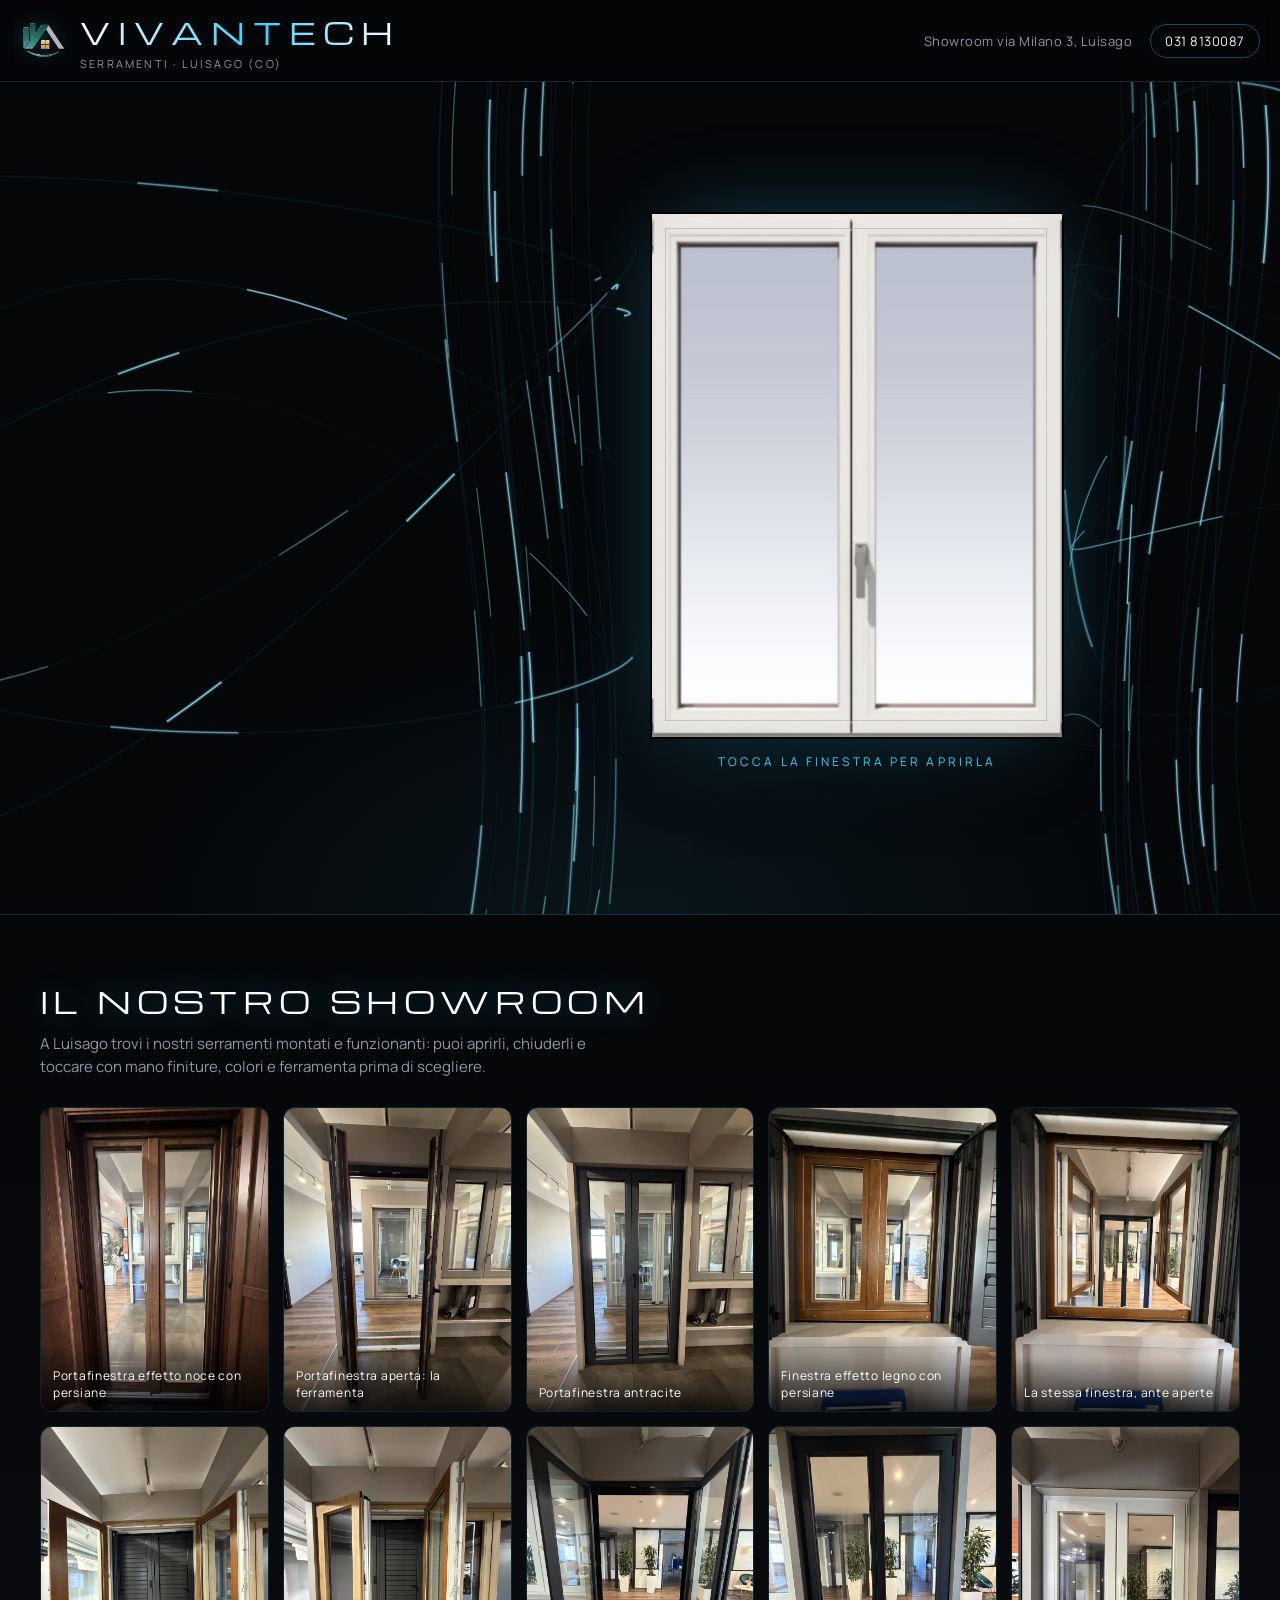
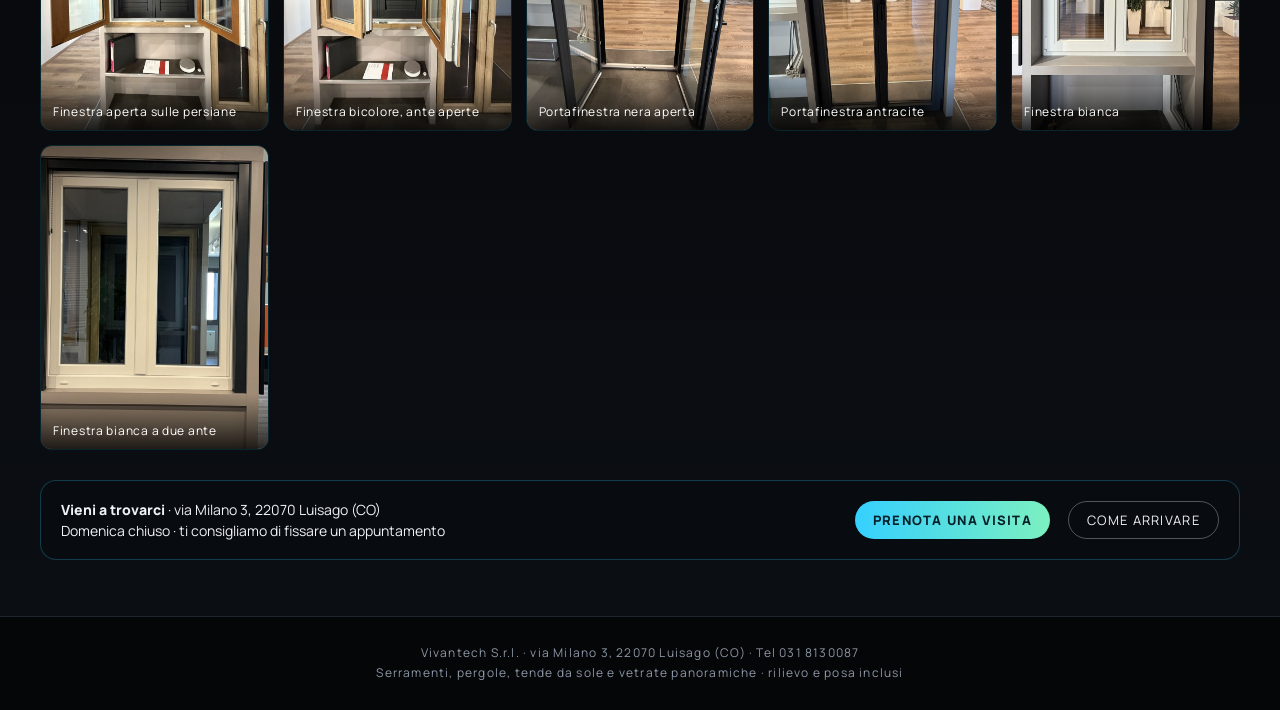
==== index.html @ 4c430a55 "Bozza sezione 'Il nostro showroom' con 11 foto e galleria ingrandibile (non pubblicata) Co-Authored-" ====
<!doctype html>
<html lang="it">
<head>
<meta charset="utf-8">
<meta name="viewport" content="width=device-width,initial-scale=1,viewport-fit=cover">
<title>Vivantech Finestre</title>
<meta name="description" content="Vivantech serramenti, Luisago (CO): apri la finestra, scegli il profilo, guarda la scheda tecnica.">
<link rel="preconnect" href="https://fonts.googleapis.com">
<link rel="stylesheet" href="https://fonts.googleapis.com/css2?family=Michroma&family=Manrope:wght@400;600;800&display=swap">
<style>
/* Layout: black showroom. Header with logo + VIVANTECH lettering; full-screen hero with one real window photo in the middle and animated glass-fibre light flowing around it (canvas); tap → sashes open, light bursts, the five profile corners appear; tap a corner → technical sheet; "Guarda presentazione" → animated cartoon of Luca. Single dark theme by design. */
:root{--bg:#050608;--bg2:#0b0e13;--fg:#eef1f5;--muted:#8d97a6;--line:#1f2630;--accent:#35d0ff;--accent2:#7cf0c0;--display:'Michroma',Arial,sans-serif;--body:'Manrope',Arial,sans-serif;color-scheme:dark}
*{box-sizing:border-box}
html,body{height:100%}
body{margin:0;background:var(--bg);color:var(--fg);font-family:var(--body);padding-inline:0;padding-block:0;overflow-x:hidden}
img{max-width:100%}
button{font-family:inherit}
/* header */
.top{position:sticky;top:env(safe-area-inset-top,0px);z-index:20;display:flex;align-items:center;justify-content:space-between;gap:16px;padding:10px 20px;background:rgba(5,6,8,.82);backdrop-filter:blur(10px);border-bottom:1px solid rgba(53,208,255,.18)}
.brand{display:flex;align-items:center;gap:14px;min-width:0;text-decoration:none;color:inherit}
.brand img{width:46px;height:auto;flex:none;filter:drop-shadow(0 0 10px rgba(53,208,255,.25))}
.brand h1{font-family:var(--display);font-weight:400;font-size:clamp(18px,3.2vw,30px);letter-spacing:.26em;margin:0;text-transform:uppercase;background:linear-gradient(90deg,#fff 0%,var(--accent) 55%,#fff 100%);-webkit-background-clip:text;background-clip:text;color:transparent;white-space:nowrap}
.brand small{display:block;color:var(--muted);font-size:11px;letter-spacing:.2em;text-transform:uppercase;margin-top:3px}
.top nav{display:flex;gap:18px;align-items:center;font-size:13px;color:var(--muted);letter-spacing:.04em}
.top nav a{color:var(--fg);text-decoration:none;border:1px solid rgba(53,208,255,.35);border-radius:999px;padding:7px 14px;white-space:nowrap}
.top nav a:hover{border-color:var(--accent)}
@media(max-width:640px){.top nav span{display:none}}
/* hero */
.hero{position:relative;min-height:calc(100vh - 68px);min-height:calc(100dvh - 68px);display:flex;flex-direction:column;align-items:center;justify-content:center;gap:18px;padding:28px 16px 40px;overflow:hidden;background:radial-gradient(900px 500px at 50% 100%,rgba(53,208,255,.08),transparent 60%),var(--bg)}
#fibre{position:absolute;inset:0;width:100%;height:100%;display:block;pointer-events:none}
.stage{position:relative;z-index:2;display:flex;flex-direction:column;align-items:center;gap:16px}
.scene{cursor:pointer;-webkit-tap-highlight-color:transparent;border-radius:10px}
.scene:focus-visible{outline:2px solid var(--accent);outline-offset:6px}
.photo{position:relative;perspective:1300px;width:min(48vw,calc(82vh * 0.782),704px);height:auto;aspect-ratio:416/532;border-radius:0;overflow:visible;background:#000;outline:2px solid #000;box-shadow:0 0 0 1px rgba(53,208,255,.35),0 0 90px -20px rgba(53,208,255,.4),0 40px 80px -40px rgba(0,0,0,.95);transition:box-shadow .8s}
.scene.open .photo{box-shadow:0 0 0 1px rgba(53,208,255,.6),0 0 220px 10px rgba(53,208,255,.55),0 0 90px 0 rgba(255,255,255,.25),0 40px 80px -40px rgba(0,0,0,.95)}
.photo img.base{position:absolute;inset:0;width:100%;height:100%;display:block}
.opening{position:absolute;left:3.37%;top:3%;width:92.8%;height:93.6%}
.inside{position:absolute;inset:0;z-index:1;background:radial-gradient(70% 60% at 50% 45%,#ffffff 0,rgba(220,248,255,.95) 18%,rgba(53,208,255,.6) 45%,rgba(5,6,8,.15) 80%),#06080c;opacity:0;transition:opacity .6s .2s}
.scene.open .inside{opacity:1}
.light{position:absolute;inset:-45%;z-index:2;background:radial-gradient(closest-side,rgba(255,255,255,.95),rgba(210,245,255,.6) 30%,rgba(53,208,255,.3) 55%,transparent 72%);opacity:0;transform:scale(.3);transition:opacity .9s,transform 1.2s cubic-bezier(.2,.8,.2,1);pointer-events:none;mix-blend-mode:screen}
.scene.open .light{opacity:1;transform:scale(1.35)}
.sash{position:absolute;z-index:4;transform-style:preserve-3d;transition:transform 1.8s cubic-bezier(.3,.8,.25,1);backface-visibility:visible;box-shadow:0 0 0 1px rgba(0,0,0,.15)}
.sash img{position:absolute;display:block;max-width:none}
.sash .front,.sash .back{position:absolute;inset:0;overflow:hidden;backface-visibility:hidden;background:#f3f1ec}
.sash .back{transform:rotateY(180deg)}
.sash.l{left:3.37%;top:3%;width:45.19%;height:93.6%;transform-origin:left center}
.sash.l .front img,.sash.l .back img{width:221.3%;left:-7.45%;top:-3.21%}
.sash.r{left:48.8%;top:3%;width:47.36%;height:93.6%;transform-origin:right center}
.sash.r .front img,.sash.r .back img{width:211.2%;left:-103.05%;top:-3.21%}
.scene.open .sash.l{transform:rotateY(-180deg)}
.scene.open .sash.r{transform:rotateY(180deg)}
.scene.open .sash{box-shadow:0 0 0 1px rgba(0,0,0,.6),0 30px 60px rgba(0,0,0,.7)}
.sash::after{content:'';position:absolute;inset:0;background:linear-gradient(90deg,rgba(0,0,0,.18),transparent 40%,transparent 60%,rgba(0,0,0,.18));opacity:0;transition:opacity 1.3s}
.scene.open .sash::after{opacity:1}
.hint{position:relative;z-index:2;margin:0;font-size:12px;letter-spacing:.26em;text-transform:uppercase;color:var(--accent);text-align:center;animation:pulse 2.4s ease-in-out infinite}
@keyframes pulse{0%,100%{opacity:.55}50%{opacity:1}}
.scene.open ~ .hint{opacity:0;animation:none}
.lead{position:relative;z-index:2;margin:0;max-width:62ch;text-align:center;color:var(--muted);font-size:14px;line-height:1.5}
/* corners picker */
/* ventaglio di luce (desktop): la finestra sta a sinistra, da dentro partono 5 coni di luce verso destra, uno per profilo */
.fan{display:none}
.pick .ttl{display:contents}
@media(min-width:900px){
 .hero{--pw:min(32vw,calc(74vh * 0.782),500px);align-items:flex-end;padding-right:calc(2vw + var(--pw) * .47)}
 .photo{width:var(--pw)}
 .pick{display:block;padding:0;overflow:visible;background:radial-gradient(70% 70% at 70% 50%,rgba(5,6,8,0),rgba(5,6,8,.5) 70%,rgba(5,6,8,.8) 100%)}
 .pick .ttl{display:block;position:absolute;left:4vw;top:14px;right:auto;max-width:46vw;text-align:left}
 .pick .ttl p{font-size:12px}
 .pick .ttl h2,.pick .ttl p{text-align:left}
 .pick .ttl h2{font-size:clamp(18px,2vw,26px)}
 @media(max-height:760px){.pick .ttl p{display:none}}
 .pick .ttl p{margin-top:6px}
 .pick .cards,.pick #closePick{display:none}
 .fan{display:block;position:absolute;left:var(--ox,50%);top:var(--oy,50%);width:0;height:0;--rl:min(44vw,560px,54vh);--rh:150px}
 .ray{appearance:none;background:none;border:0;padding:0;margin:0;position:absolute;right:0;top:calc(var(--rh) / -2);width:var(--rl);height:var(--rh);transform-origin:100% 50%;transform:rotate(0deg);opacity:0;cursor:pointer;color:var(--fg);text-align:left}
 .ray .beam{position:absolute;inset:0;transform-origin:100% 50%;transform:scaleX(0);background:linear-gradient(270deg,rgba(190,240,255,0) 0,rgba(53,208,255,.42) 12%,rgba(190,240,255,.62) 62%,rgba(53,208,255,0) 100%);clip-path:polygon(100% 48%,0 0,0 100%,100% 52%);mix-blend-mode:screen;filter:blur(.6px);transition:filter .3s,opacity .3s}
 .ray .core{position:absolute;left:0;top:50%;height:2px;width:100%;margin-top:-1px;transform-origin:100% 50%;transform:scaleX(0);background:linear-gradient(270deg,#fff,rgba(190,240,255,.9) 50%,rgba(53,208,255,0));mix-blend-mode:screen}
 .ray .rc{position:absolute;right:calc(100% - 24px);top:50%;width:244px;transform:translateY(-50%) rotate(calc(-1 * var(--a)));display:flex;flex-direction:row;align-items:center;gap:12px;padding:8px 12px;border-radius:16px;background:rgba(8,10,14,.84);backdrop-filter:blur(6px);border:1px solid rgba(53,208,255,.28);box-shadow:0 0 50px -10px rgba(53,208,255,.5);opacity:0;transition:transform .25s,border-color .25s,box-shadow .25s}
 .ray .rc img{height:64px;flex:none;width:auto;max-width:100%;object-fit:contain;filter:drop-shadow(0 0 22px rgba(53,208,255,.55)) drop-shadow(0 16px 20px rgba(0,0,0,.8))}
 .ray .rc .tx{display:flex;flex-direction:column;gap:3px;min-width:0}
 .ray .rc b{font-family:var(--display);font-weight:400;font-size:12px;letter-spacing:.12em;text-transform:uppercase;color:#fff;text-align:left}
 .ray .rc span{font-size:11px;color:var(--muted);text-align:left;line-height:1.3}
 .ray .rc em{font-style:normal;font-size:10px;color:var(--accent2);letter-spacing:.12em;text-transform:uppercase}
 .pick.on .ray{animation:fanOpen 1s cubic-bezier(.2,.8,.2,1) forwards;animation-delay:var(--d)}
 .pick.on .ray .beam,.pick.on .ray .core{animation:beamOn .9s cubic-bezier(.2,.8,.2,1) forwards;animation-delay:calc(var(--d) + .15s)}
 .pick.on .ray .rc{animation:cardOn .5s ease-out forwards;animation-delay:calc(var(--d) + .75s)}
 .ray:hover .beam,.ray:focus-visible .beam{filter:blur(0) brightness(1.35)}
 .ray:hover .rc,.ray:focus-visible .rc{border-color:var(--accent);box-shadow:0 0 50px -4px rgba(53,208,255,.8);transform:translateY(-50%) rotate(calc(-1 * var(--a))) scale(1.04)}
 .ray:focus-visible{outline:none}
 .xclose{top:18px;right:4vw}
 .scene.open ~ .hint{display:none}
}
@keyframes fanOpen{from{transform:rotate(0deg);opacity:0}to{transform:rotate(var(--a));opacity:1}}
@keyframes beamOn{from{transform:scaleX(0)}to{transform:scaleX(1)}}
@keyframes cardOn{from{opacity:0}to{opacity:1}}

.xclose{position:absolute;top:14px;right:14px;z-index:9;appearance:none;background:rgba(5,6,8,.75);color:#fff;border:1px solid rgba(53,208,255,.6);border-radius:999px;padding:10px 16px;font-size:13px;letter-spacing:.12em;text-transform:uppercase;cursor:pointer;box-shadow:0 0 20px rgba(53,208,255,.35)}
.xclose:hover{border-color:#fff}.xclose:focus-visible{outline:2px solid var(--accent);outline-offset:2px}
.pick{position:absolute;inset:0;z-index:5;display:flex;flex-direction:column;align-items:center;justify-content:center;gap:22px;padding:64px 16px 24px;overflow:auto;background:radial-gradient(60% 55% at 50% 45%,rgba(5,6,8,0),rgba(5,6,8,.55) 60%,rgba(5,6,8,.85) 100%);opacity:0;pointer-events:none;transition:opacity .7s}
.pick.on{opacity:1;pointer-events:auto}
.pick h2{font-family:var(--display);font-weight:400;font-size:clamp(20px,3.4vw,34px);letter-spacing:.18em;text-transform:uppercase;margin:0;text-align:center;color:#fff;text-shadow:0 0 30px rgba(53,208,255,.6);text-wrap:balance}
.pick p{margin:0;color:var(--muted);font-size:14px;letter-spacing:.14em;text-transform:uppercase;text-align:center}
.cards{display:flex;flex-wrap:wrap;justify-content:center;gap:18px;max-width:1200px;width:100%}
.card{appearance:none;background:rgba(8,10,14,.82);backdrop-filter:blur(6px);border:1px solid rgba(53,208,255,.25);border-radius:16px;padding:16px 14px 14px;width:200px;max-width:44vw;display:flex;flex-direction:column;align-items:center;gap:8px;cursor:pointer;color:var(--fg);transition:transform .25s,border-color .25s,box-shadow .25s;transform:translateY(16px);opacity:0}
.pick.on .card{animation:rise .6s forwards}
.pick.on .card:nth-child(2){animation-delay:.08s}.pick.on .card:nth-child(3){animation-delay:.16s}.pick.on .card:nth-child(4){animation-delay:.24s}.pick.on .card:nth-child(5){animation-delay:.32s}
@keyframes rise{to{transform:none;opacity:1}}
.card:hover,.card:focus-visible{border-color:var(--accent);box-shadow:0 0 40px -6px rgba(53,208,255,.6);outline:none;transform:translateY(-4px)!important}
.card img{height:150px;width:auto;max-width:100%;object-fit:contain;filter:drop-shadow(0 0 22px rgba(53,208,255,.55)) drop-shadow(0 16px 20px rgba(0,0,0,.8))}
.card b{font-family:var(--display);font-weight:400;font-size:13px;letter-spacing:.12em;text-transform:uppercase;color:#fff;margin-top:4px;text-align:center}
.card span{font-size:12px;color:var(--muted);text-align:center;line-height:1.35}
.card em{font-style:normal;font-size:11px;color:var(--accent2);letter-spacing:.12em;text-transform:uppercase}
.ghost{appearance:none;background:transparent;border:1px solid rgba(255,255,255,.3);color:var(--fg);border-radius:999px;padding:9px 18px;font-size:13px;letter-spacing:.1em;text-transform:uppercase;cursor:pointer}
.ghost:hover{border-color:#fff}
.ghost:focus-visible{outline:2px solid var(--accent);outline-offset:2px}
/* overlays */
.ov{position:fixed;inset:0;z-index:50;background:rgba(3,4,6,.94);display:flex;flex-direction:column;padding:0;overflow:hidden}
.ov[hidden]{display:none}
.ovh{display:flex;flex-wrap:wrap;align-items:center;gap:10px 16px;padding:12px 18px;border-bottom:1px solid var(--line);background:rgba(5,6,8,.9)}
.ovh h3{font-family:var(--display);font-weight:400;font-size:clamp(15px,2.2vw,22px);letter-spacing:.14em;text-transform:uppercase;margin:0;color:#fff}
.ovh .sp{flex:1 1 auto;color:var(--muted);font-size:12px;letter-spacing:.06em;min-width:0}
.cta{appearance:none;border:0;background:linear-gradient(90deg,var(--accent),#7cf0c0);color:#06202a;font-weight:800;border-radius:999px;padding:10px 18px;font-size:13px;letter-spacing:.1em;text-transform:uppercase;cursor:pointer;text-decoration:none;display:inline-flex;align-items:center;gap:8px}
.cta:hover{filter:brightness(1.08)}
.cta:focus-visible{outline:2px solid #fff;outline-offset:2px}
.ovb{flex:1;overflow:auto;padding:18px;display:flex;justify-content:center;align-items:flex-start}
.ovb img{max-width:min(960px,100%);height:auto;border-radius:6px;box-shadow:0 30px 80px rgba(0,0,0,.8)}
.badge{font-size:11px;letter-spacing:.14em;text-transform:uppercase;color:var(--accent2);border:1px solid rgba(124,240,192,.4);border-radius:999px;padding:4px 10px;white-space:nowrap}
/* presentation */
.pres{position:fixed;inset:0;z-index:60;background:radial-gradient(60% 50% at 30% 60%,rgba(53,208,255,.2),transparent 70%),#04060a;display:flex;flex-direction:column}
.pres[hidden]{display:none}
.pres .ovh{background:transparent}
.pstage{flex:1;display:flex;align-items:center;justify-content:center;gap:clamp(16px,5vw,64px);padding:16px 24px 32px;flex-wrap:wrap}
.vin{width:min(44vw,300px);flex:none;filter:drop-shadow(0 30px 40px rgba(0,0,0,.8))}
.vin svg{width:100%;height:auto;display:block}
.bubble{position:relative;max-width:620px;min-height:150px;background:#f6f8fa;color:#111;border-radius:28px 28px 28px 6px;padding:24px 28px;font-size:clamp(17px,2.3vw,24px);line-height:1.45;font-weight:600;box-shadow:0 20px 60px rgba(0,0,0,.6)}
.bubble::before{content:"";position:absolute;left:-18px;bottom:22px;border:12px solid transparent;border-right-color:#f6f8fa;border-left:0}
.bubble small{display:block;margin-top:10px;font-size:12px;letter-spacing:.14em;text-transform:uppercase;color:#5b6773;font-weight:700}
.bar{height:4px;background:rgba(255,255,255,.1);margin:0 24px 18px;border-radius:2px;overflow:hidden}
.bar i{display:block;height:100%;width:0;background:linear-gradient(90deg,var(--accent),#7cf0c0);transition:width .4s linear}
/* vinny animation */
.vin .bly-mouth,.vin .bly-eyes,.vin .bly-hand,.vin .bly-head{transform-box:fill-box}
.vin .bly-mouth{transform-origin:50% 0}
.vin.talk .bly-mouth{animation:talk .24s ease-in-out infinite alternate}
@keyframes talk{from{transform:scaleY(.35)}to{transform:scaleY(1)}}
.vin .bly-eyes{transform-origin:50% 50%;animation:blink 4.2s infinite}
@keyframes blink{0%,92%,100%{transform:scaleY(1)}95%{transform:scaleY(.08)}}
.vin .bly-hand{transform-origin:0 100%}
.vin.wave .bly-hand{animation:wave 1.1s ease-in-out 3}
@keyframes wave{0%,100%{transform:rotate(0)}50%{transform:rotate(-16deg)}}
.vin .bly-head{transform-origin:50% 100%}
.vin.talk .bly-head{animation:nod 2.6s ease-in-out infinite}
@keyframes nod{0%,100%{transform:rotate(0)}30%{transform:rotate(-2.5deg)}70%{transform:rotate(2deg)}}
/* showroom gallery */
.sr{padding:64px 20px 56px;background:linear-gradient(180deg,var(--bg),var(--bg2));border-top:1px solid rgba(53,208,255,.18)}
.sr-in{max-width:1200px;margin:0 auto}
.sr h2{font-family:var(--display);font-weight:400;font-size:clamp(20px,3vw,30px);letter-spacing:.18em;text-transform:uppercase;margin:0 0 10px;color:#fff;text-shadow:0 0 30px rgba(53,208,255,.45)}
.sr .intro{margin:0 0 28px;color:var(--muted);font-size:15px;line-height:1.55;max-width:62ch}
.sr-grid{display:grid;grid-template-columns:repeat(auto-fill,minmax(220px,1fr));gap:14px}
.sr-grid button{appearance:none;border:1px solid rgba(53,208,255,.18);background:#000;padding:0;border-radius:12px;overflow:hidden;cursor:zoom-in;position:relative;aspect-ratio:3/4;transition:border-color .25s,box-shadow .25s,transform .25s}
.sr-grid button:hover,.sr-grid button:focus-visible{border-color:var(--accent);box-shadow:0 0 40px -8px rgba(53,208,255,.6);transform:translateY(-3px);outline:none}
.sr-grid img{width:100%;height:100%;object-fit:cover;display:block}
.sr-grid span{position:absolute;left:0;right:0;bottom:0;padding:28px 12px 10px;background:linear-gradient(transparent,rgba(0,0,0,.8));color:#fff;font-size:12px;letter-spacing:.06em;text-align:left}
.sr-cta{display:flex;flex-wrap:wrap;align-items:center;gap:12px 18px;margin-top:30px;padding:18px 20px;border:1px solid rgba(53,208,255,.25);border-radius:16px;background:rgba(8,10,14,.6)}
.sr-cta p{margin:0;flex:1 1 260px;font-size:14px;line-height:1.5;color:var(--fg)}
.sr-cta p b{font-weight:800}
.lb{position:fixed;inset:0;z-index:70;background:rgba(3,4,6,.96);display:flex;align-items:center;justify-content:center;padding:56px 56px 24px}
.lb[hidden]{display:none}
.lb img{max-width:100%;max-height:100%;border-radius:8px;box-shadow:0 30px 80px rgba(0,0,0,.8)}
.lb .x{position:absolute;top:12px;right:14px}
.lb .nv{position:absolute;top:50%;transform:translateY(-50%);appearance:none;width:44px;height:44px;border-radius:50%;border:1px solid rgba(53,208,255,.5);background:rgba(5,6,8,.75);color:#fff;font-size:22px;cursor:pointer}
.lb .pv{left:8px}.lb .nx{right:8px}
.lb .nv:focus-visible{outline:2px solid var(--accent);outline-offset:2px}
@media(max-width:640px){.sr{padding:44px 14px 40px}.sr-grid{grid-template-columns:repeat(2,1fr);gap:10px}.sr-grid span{font-size:11px;padding:22px 8px 8px}.lb{padding:52px 8px 16px}.lb .nv{top:auto;bottom:14px;transform:none}}
footer{padding:26px 16px;text-align:center;color:var(--muted);font-size:12px;letter-spacing:.1em;line-height:1.7;border-top:1px solid var(--line)}
@media(max-width:640px){.top{padding:8px 12px}.brand img{width:36px}.brand h1{font-size:17px;letter-spacing:.2em}.brand small{font-size:9px}.top nav a{padding:6px 10px;font-size:12px}.hero{min-height:calc(100vh - 56px);min-height:calc(100dvh - 56px);padding:16px 12px 28px}.photo{height:auto;width:50vw;max-width:50vw}.pick{justify-content:flex-start;gap:14px;padding-top:58px}.pick h2{font-size:19px;letter-spacing:.12em}.pick p{font-size:11px}.cards{gap:10px}.card{width:46%;max-width:46%;padding:10px 8px 10px}.card img{height:96px}.card b{font-size:11px}.card span{font-size:11px}.card em{font-size:10px}.ovh{padding:10px 12px;gap:8px}.ovh h3{font-size:14px}.ovh .sp{font-size:11px;flex-basis:100%}.cta,.ghost{padding:8px 12px;font-size:11px}.ovb{padding:10px}.pstage{padding:10px 14px 20px;gap:14px;flex-direction:column}.vin{width:min(46vw,190px)}.bubble{font-size:16px;padding:16px 18px;border-radius:22px 22px 22px 22px}.bubble::before{display:none}}
@media(prefers-reduced-motion:reduce){.sash,.light,.inside,.photo,.pick{transition:none}.hint,.vin *{animation:none!important}.pick.on .card{animation:none;opacity:1;transform:none}.pick.on .ray{animation:none;opacity:1;transform:rotate(var(--a))}.pick.on .ray .beam,.pick.on .ray .core{animation:none;transform:none}.pick.on .ray .rc{animation:none;opacity:1}}
</style>
</head>
<body>
<header class="top">
 <a class="brand" href="#"><img src="img/logo.png" alt="Logo Vivantech"><div><h1>Vivantech</h1><small>Serramenti · Luisago (CO)</small></div></a>
 <nav><span><a href="#showroom" style="border:0;padding:0;color:inherit">Showroom via Milano 3, Luisago</a></span><a href="tel:+390318130087">031 8130087</a></nav>
</header>
<section class="hero" id="hero">
 <canvas id="fibre" aria-hidden="true"></canvas>
 <div class="stage">
  <div class="scene" id="scene" role="button" tabindex="0" aria-expanded="false" aria-label="Apri la finestra e scegli il profilo">
   <div class="photo">
    <img class="base" src="img/finestra.jpg" alt="Finestra a due ante Vivantech">
    <div class="opening"><div class="inside"></div><div class="light"></div></div>
    <div class="sash l"><div class="front"><img src="img/finestra.jpg" alt=""></div><div class="back"><img src="img/finestra-retro.jpg" alt=""></div></div>
    <div class="sash r"><div class="front"><img src="img/finestra.jpg" alt=""></div><div class="back"><img src="img/finestra-retro.jpg" alt=""></div></div>
   </div>
  </div>
  <p class="hint" id="hint">Tocca la finestra per aprirla</p>
 </div>
 <button type="button" class="xclose" id="xclose" aria-label="Chiudi la finestra" hidden>✕ Chiudi</button>
 <div class="pick" id="pick" aria-hidden="true">
  <div class="ttl"><h2>Scegli la tua finestra</h2>
  <p>Tocca un angolo per vedere la scheda tecnica</p></div>
  <div class="fan" id="fan" aria-label="Profili disponibili"></div>
  <div class="cards" id="cards"></div>
  <button type="button" class="ghost" id="closePick">Chiudi la finestra</button>
 </div>
</section>
<section class="sr" id="showroom" aria-labelledby="srTitle">
 <div class="sr-in">
  <h2 id="srTitle">Il nostro showroom</h2>
  <p class="intro">A Luisago trovi i nostri serramenti montati e funzionanti: puoi aprirli, chiuderli e toccare con mano finiture, colori e ferramenta prima di scegliere.</p>
  <div class="sr-grid" id="srGrid"></div>
  <div class="sr-cta"><p><b>Vieni a trovarci</b> · via Milano 3, 22070 Luisago (CO)<br>Domenica chiuso · ti consigliamo di fissare un appuntamento</p><a class="cta" href="tel:+390318130087">Prenota una visita</a><a class="ghost" href="https://www.google.com/maps/search/?api=1&query=Via+Milano+3+22070+Luisago+CO" target="_blank" rel="noopener" style="text-decoration:none">Come arrivare</a></div>
 </div>
</section>
<div class="lb" id="lb" hidden role="dialog" aria-modal="true" aria-label="Foto dello showroom"><button type="button" class="ghost x" id="lbX">✕ Chiudi</button><button type="button" class="nv pv" id="lbP" aria-label="Foto precedente">‹</button><img id="lbImg" src="" alt=""><button type="button" class="nv nx" id="lbN" aria-label="Foto successiva">›</button></div>
<footer>Vivantech S.r.l. · via Milano 3, 22070 Luisago (CO) · Tel 031 8130087<br>Serramenti, pergole, tende da sole e vetrate panoramiche · rilievo e posa inclusi</footer>

<div class="ov" id="sheet" hidden role="dialog" aria-modal="true" aria-labelledby="sheetTitle">
 <div class="ovh"><h3 id="sheetTitle">Scheda tecnica</h3><span class="sp" id="sheetSub"></span><span class="badge">Video in arrivo</span><button type="button" class="cta" id="btnPres">▶ Guarda presentazione</button><a class="cta" id="btnTel" href="tel:+390318130087" style="background:#1f2630;color:#fff">Richiedi preventivo</a><button type="button" class="ghost" id="closeSheet">Chiudi</button></div>
 <div class="ovb"><img id="sheetImg" src="" alt=""></div>
</div>

<div class="pres" id="pres" hidden role="dialog" aria-modal="true" aria-labelledby="presTitle">
 <div class="ovh"><h3 id="presTitle">Presentazione</h3><span class="sp">Anteprima animata · il video arriva presto</span><button type="button" class="ghost" id="closePres">Chiudi</button></div>
 <div class="pstage">
  <div class="vin" id="vin"><svg class="bly" viewBox="0 0 130 214" xmlns="http://www.w3.org/2000/svg" aria-label="Vinny, cartoon"><g stroke-linejoin="round" stroke-linecap="round" stroke="#1b1b1b"><g class="bly-all">
<g class="bly-legs"><path d="M52 168v28" stroke="#2f3337" stroke-width="13"/><path d="M78 168v28" stroke="#2f3337" stroke-width="13"/><ellipse cx="49" cy="201" rx="11" ry="6" fill="#2a2a2a" stroke-width="3"/><ellipse cx="81" cy="201" rx="11" ry="6" fill="#2a2a2a" stroke-width="3"/></g>
<path d="M34 176c-3-28 8-52 31-58 23 6 34 30 31 58z" fill="#151515" stroke-width="3"/>
<path d="M40 176c-3-26 5-46 19-54l6 54zM90 176c3-26-5-46-19-54l-6 54z" fill="#253a60" stroke-width="3"/>
<path d="M46 118q19 10 38 0l-6 14q-13 6-26 0z" fill="#d9dbe0" stroke-width="2.5"/>
<path d="M65 126v48" stroke="#1b1b1b" stroke-width="1.5" opacity=".5"/><circle cx="84" cy="142" r="3" fill="#2bb673" stroke-width="1.5"/>
<path d="M40 130q-8 16-4 34" fill="none" stroke="#151515" stroke-width="10"/><circle cx="36" cy="168" r="7" fill="#e8b48f" stroke-width="3"/>
<circle cx="115" cy="104" r="8.5" fill="#e8b48f" stroke-width="3"/><path d="M109 100q6-4 12 0M110 106q5-3 10 0" fill="none" stroke-width="1.6"/>
<g class="bly-head"><ellipse cx="24" cy="72" rx="7" ry="10" fill="#e8b48f" stroke-width="3"/><ellipse cx="106" cy="72" rx="7" ry="10" fill="#e8b48f" stroke-width="3"/>
<path d="M65 116c-24 0-38-20-38-48 0-26 16-42 38-42s38 16 38 42c0 28-14 48-38 48z" fill="#efbc95" stroke-width="3.2"/>
<!-- barba: solo parte bassa del viso, senza linea superiore -->
<path d="M30 84c4 10 7 17 11 22c6 7 14 11 24 11s18-4 24-11c4-5 7-12 11-22c-3 6-6 10-10 13c-3 2-5 6-8 8c-5 3-11 4-17 4s-12-1-17-4c-3-2-5-6-8-8c-4-3-7-7-10-13z" fill="#a9adb4" stroke="none"/>
<path d="M30 84c3 9 6 16 10 21c2 4 4 6 7 8c2 3 5 4 8 5c3 2 6 2 10 2s7 0 10-2c3-1 6-2 8-5c3-2 5-4 7-8c4-5 7-12 10-21" fill="none" stroke-width="3"/>
<path d="M36 92l2 6M42 100l2 5M50 107l1 5M58 110v5M65 111v6M72 110v5M80 107l-1 5M88 100l-2 5M94 92l-2 6" fill="none" stroke="#8d9198" stroke-width="1.8"/><path d="M39 94l2 5M46 103l1 4M54 108l1 4M61 110v5M69 110v5M76 108l-1 4M84 103l-1 4M91 94l-2 5" fill="none" stroke="#e3e5e8" stroke-width="1.4"/>
<!-- capelli a spazzola -->
<path d="M28 54c-3-10 0-18 4-24l2 3l2-5l3 3l2-5l3 3l3-5l3 3l3-5l3 3l3-5l3 4l3-4l3 5l3-3l3 5l3-3l3 5l3-3l2 5l3-3l2 5l2-3c4 6 7 14 4 24c-3-6-7-10-12-12c-6-3-13-4-20-4h-6c-7 0-14 1-20 4c-5 2-9 6-12 12z" fill="#a9adb4" stroke-width="2.5"/>
<path d="M40 34l-1-6M48 31l-1-6M56 29l0-6M65 28l0-6M74 29l0-6M82 31l1-6M90 34l1-6M35 40l-2-5M95 40l2-5" fill="none" stroke="#eef0f3" stroke-width="2.2"/>
<path d="M44 42l-1-6M52 40l0-6M60 39l0-6M70 39l0-6M78 40l0-6M86 42l1-6M36 48l-1-5M94 48l1-5" fill="none" stroke="#8d9198" stroke-width="1.6"/>
<ellipse cx="37" cy="86" rx="6" ry="4" fill="#ff8a8a" opacity=".35" stroke="none"/><ellipse cx="93" cy="86" rx="6" ry="4" fill="#ff8a8a" opacity=".35" stroke="none"/>
<path d="M33 52q11-7 23-2M74 50q12-5 23 2" stroke="#4a4a4a" stroke-width="4.5" fill="none"/>
<circle class="occ" cx="45" cy="67" r="13" fill="#fff" stroke="#e8198b" stroke-width="5.5"/><circle class="occ" cx="85" cy="67" r="13" fill="#fff" stroke="#e8198b" stroke-width="5.5"/><path d="M58 67h14" stroke="#e8198b" stroke-width="4.5"/>
<g class="bly-eyes" stroke="none"><circle cx="45" cy="67" r="5.6" fill="#3a2a1a"/><circle cx="85" cy="67" r="5.6" fill="#3a2a1a"/><circle cx="47" cy="65" r="1.9" fill="#fff"/><circle cx="87" cy="65" r="1.9" fill="#fff"/></g>
<path d="M62 72q-4 9 3 11q5 1 6-2" stroke="#c9845f" stroke-width="3" fill="#ebb08a"/>
<path d="M50 86c4-4 9-5 13-2c1 0 3 0 4 0c4-3 9-2 13 2c-3 2-7 3-10 3c-2 0-4-1-5-1c-1 0-3 1-5 1c-3 0-7-1-10-3z" fill="#9ea2a8" stroke="#8d9198" stroke-width="1.2"/>
<g class="bly-mouth"><path d="M50 92q15 13 30 0z" fill="#7a2e2e" stroke-width="2.5"/><path d="M53 93q12 4 24 0q-12 3-24 0z" fill="#fff" stroke="none"/></g>
</g>
<g class="bly-hand"><path d="M90 134q16-6 20-26" fill="none" stroke="#151515" stroke-width="10"/><g transform="rotate(-32 110 106)"><rect x="105" y="66" width="10" height="48" rx="2" fill="#ffd166" stroke-width="2.2"/><path d="M105 72h4M105 78h6M105 84h4M105 90h6M105 96h4M105 102h6" stroke="#1b1b1b" stroke-width="1.4"/></g><circle cx="110" cy="106" r="8.5" fill="#e8b48f" stroke-width="3"/><path d="M104 102q6-4 12 0M105 108q5-3 10 0" fill="none" stroke-width="1.6"/></g></g></g></svg>
</div>
  <div class="bubble"><span id="line">…</span><small>Vinny · Vivantech</small></div>
 </div>
 <div class="bar"><i id="barFill"></i></div>
</div>

<script>
const SYS=[
 {id:'p76',name:'P76 NEO',sub:'PVC · 76 mm · 5/7 camere',spec:'Uw 0,85 W/m²K con Ug 0,6 · fino a 44 dB',mm:'76',cam:'5/7',extra:'con tre guarnizioni e profilo rinforzato in ultrafibra'},
 {id:'e70',name:'70 EVO',sub:'PVC · 70 mm · 6 camere',spec:'Uw 1,18 W/m²K · fino a 46 dB · PVC riciclato fino all’80%',mm:'70',cam:'6',extra:'con tre guarnizioni e PVC riciclato fino all’ottanta per cento'},
 {id:'e80',name:'80 EVO',sub:'PVC · 80 mm · 7 camere',spec:'Uw fino a 0,83 W/m²K · fino a 48 dB · classe WK3',mm:'80',cam:'7',extra:'con tre guarnizioni e sicurezza antieffrazione di classe tre'},
 {id:'p76sa',name:'P76 NEO SA',sub:'PVC · scorrevole alzante',spec:'Telaio 175 mm · ante fino a 300 kg · fino a 44 dB',mm:'76',cam:'5',extra:'scorrevole alzante, con ante fino a trecento chili che scorrono con un dito'},
 {id:'p70sl',name:'P70 NEO SL',sub:'PVC · scorrevole in linea',spec:'Telaio 70 mm · 3 camere · Uw 1,28 W/m²K',mm:'70',cam:'3',extra:'scorrevole in linea, con nodo centrale ridotto per avere più luce'}
];
const $=s=>document.querySelector(s);
const scene=$('#scene'),pick=$('#pick'),cards=$('#cards'),hint=$('#hint');
let openT=null,state={open:false};
const fan=$('#fan'),hero=$('#hero'),photoEl=document.querySelector('.photo');
const FAN_A=[28,14,0,-14,-28];
SYS.forEach((s,i)=>{const r=document.createElement('button');r.type='button';r.className='ray';r.style.setProperty('--a',FAN_A[i%FAN_A.length]+'deg');r.style.setProperty('--d',(i*.14)+'s');r.setAttribute('aria-label',s.name+' – scheda tecnica');r.innerHTML=`<span class="beam"></span><span class="core"></span><span class="rc"><img src="img/angolo-${s.id}.png" alt=""><span class="tx"><b>${s.name}</b><span>${s.sub}</span><em>Scheda tecnica ›</em></span></span>`;r.addEventListener('click',()=>openSheet(s));fan.appendChild(r)});
function fanOrigin(){if(!photoEl||!hero)return;const h=hero.getBoundingClientRect(),p=photoEl.getBoundingClientRect();pick.style.setProperty('--ox',(p.left+p.width/2-h.left)+'px');pick.style.setProperty('--oy',(p.top+p.height/2-h.top)+'px')}
window.addEventListener('resize',fanOrigin);
SYS.forEach(s=>{const b=document.createElement('button');b.type='button';b.className='card';b.innerHTML=`<img src="img/angolo-${s.id}.png" alt="Angolo del profilo ${s.name}"><b>${s.name}</b><span>${s.sub}</span><em>Scheda tecnica ›</em>`;b.addEventListener('click',()=>openSheet(s));cards.appendChild(b)});
function openWin(){if(state.open)return;state.open=true;fanOrigin();$('#xclose').hidden=false;scene.classList.add('open');scene.setAttribute('aria-expanded','true');clearTimeout(openT);openT=setTimeout(()=>{pick.classList.add('on');pick.setAttribute('aria-hidden','false')},2600)}
function closeWin(){state.open=false;$('#xclose').hidden=true;clearTimeout(openT);pick.classList.remove('on');pick.setAttribute('aria-hidden','true');scene.classList.remove('open');scene.setAttribute('aria-expanded','false')}
scene.addEventListener('click',()=>state.open?closeWin():openWin());
scene.addEventListener('keydown',e=>{if(e.key=='Enter'||e.key==' '){e.preventDefault();state.open?closeWin():openWin()}});
$('#closePick').addEventListener('click',closeWin);$('#xclose').addEventListener('click',closeWin);
/* technical sheet */
const sheet=$('#sheet');let cur=null;
function openSheet(s){cur=s;$('#sheetTitle').textContent='Scheda tecnica · '+s.name;$('#sheetSub').textContent=s.sub+' · '+s.spec;const im=$('#sheetImg');im.src=`img/scheda-${s.id}.jpg`;im.alt='Scheda tecnica '+s.name;sheet.hidden=false;sheet.querySelector('.ovb').scrollTop=0;$('#closeSheet').focus()}
$('#closeSheet').addEventListener('click',()=>{sheet.hidden=true});
document.addEventListener('keydown',e=>{if(e.key=='Escape'){if(!pres.hidden)closePres();else if(!sheet.hidden)sheet.hidden=true;else if(state.open)closeWin()}});
/* presentation */
const pres=$('#pres'),vin=$('#vin'),line=$('#line'),bar=$('#barFill');let presRun=0,voice=null;
function pickVoice(){try{const vs=speechSynthesis.getVoices().filter(v=>/^it/i.test(v.lang));const pref=[/Diego.*Natural|Natural.*Diego/i,/Cosimo.*Natural|Natural.*Cosimo/i,/Giuseppe.*Natural|Natural.*Giuseppe/i,/Natural/i,/Luca.*(Premium|Enhanced)/i,/Luca/i,/Cosimo/i,/Diego/i,/Premium|Enhanced/i,/Google/i,/Alice|Elsa|Federica|Paola/i];for(const r of pref){const v=vs.find(v=>r.test(v.name));if(v){voice=v;return}}voice=vs[0]||null}catch(e){}}
try{pickVoice();speechSynthesis.onvoiceschanged=pickVoice}catch(e){}
function script(s){return[
 `Ciao, sono Vinny di Vivantech. Complimenti, davvero: hai scelto uno dei migliori serramenti che ci siano sul mercato.`,
 `Il ${s.name} è un profilo in PVC da ${s.mm} millimetri, ${s.extra}. Solido, elegante, e pensato per durare.`,
 `Tiene fuori il freddo, il rumore e gli spifferi. E dentro casa, te lo assicuro, cambia davvero l’aria.`,
 `Lo misuriamo noi, lo posiamo noi, e te lo garantiamo noi. Un solo interlocutore, dal rilievo alla posa.`,
 `Vieni a toccarlo con mano nel nostro showroom di Luisago, oppure chiamaci: il preventivo te lo prepariamo in giornata.`,
 `A presto, da Vivantech. Abbiamo fatto una scelta precisa: qualità senza compromessi.`]}
function sayOne(t){return new Promise(res=>{let done=false;const fin=()=>{if(!done){done=true;res()}};try{const u=new SpeechSynthesisUtterance(t);u.lang='it-IT';if(voice)u.voice=voice;u.rate=.94;u.pitch=.95;u.volume=1;u.onend=fin;u.onerror=fin;speechSynthesis.speak(u);setTimeout(fin,Math.max(2500,t.length*110))}catch(e){setTimeout(fin,Math.max(1500,t.length*60))}})}
async function speak(t){if(!('speechSynthesis' in window)){await new Promise(r=>setTimeout(r,Math.max(1800,t.length*58)));return}
 const parts=t.match(/[^.!?:]+[.!?:]+["”]?|[^.!?:]+$/g)||[t];
 for(const p of parts){const q=p.trim();if(!q)continue;await sayOne(q);await new Promise(r=>setTimeout(r,/[:]$/.test(q)?180:320))}}
async function openPres(){if(!cur)return;pres.hidden=false;const run=++presRun;const L=script(cur);vin.classList.add('talk','wave');bar.style.width='0%';
 for(let i=0;i<L.length;i++){if(run!==presRun)return;line.textContent=L[i];bar.style.width=Math.round((i+1)/L.length*100)+'%';await speak(L[i]);await new Promise(r=>setTimeout(r,350))}
 if(run!==presRun)return;vin.classList.remove('talk');line.textContent='Qualità senza compromessi. Ti aspettiamo da Vivantech.'}
function closePres(){presRun++;pres.hidden=true;vin.classList.remove('talk','wave');try{speechSynthesis.cancel()}catch(e){}}
$('#btnPres').addEventListener('click',openPres);$('#closePres').addEventListener('click',closePres);
/* showroom gallery */
(function(){const SR=[
 ['s01','Portafinestra effetto noce con persiane'],['s02','Portafinestra aperta: la ferramenta'],['s03','Portafinestra antracite'],
 ['s04','Finestra effetto legno con persiane'],['s05','La stessa finestra, ante aperte'],['s06','Finestra aperta sulle persiane'],
 ['s07','Finestra bicolore, ante aperte'],['s08','Portafinestra nera aperta'],['s09','Portafinestra antracite'],
 ['s10','Finestra bianca'],['s11','Finestra bianca a due ante']];
 const g=$('#srGrid'),lb=$('#lb'),im=$('#lbImg');let k=0,last=null;
 SR.forEach(([f,t],i)=>{const b=document.createElement('button');b.type='button';b.setAttribute('aria-label','Ingrandisci: '+t);b.innerHTML=`<img src="img/showroom/${f}.jpg" alt="${t}" loading="lazy" width="825" height="1100"><span>${t}</span>`;b.addEventListener('click',()=>{last=b;show(i)});g.appendChild(b)});
 function show(i){k=(i+SR.length)%SR.length;im.src=`img/showroom/${SR[k][0]}.jpg`;im.alt=SR[k][1];lb.hidden=false;$('#lbX').focus()}
 function hide(){lb.hidden=true;if(last)last.focus()}
 $('#lbX').addEventListener('click',hide);$('#lbP').addEventListener('click',()=>show(k-1));$('#lbN').addEventListener('click',()=>show(k+1));
 lb.addEventListener('click',e=>{if(e.target===lb)hide()});
 document.addEventListener('keydown',e=>{if(lb.hidden)return;if(e.key=='Escape'){e.stopImmediatePropagation();hide()}else if(e.key=='ArrowLeft')show(k-1);else if(e.key=='ArrowRight')show(k+1)},true);
 let sx=null;lb.addEventListener('touchstart',e=>{sx=e.touches[0].clientX},{passive:true});lb.addEventListener('touchend',e=>{if(sx===null)return;const d=e.changedTouches[0].clientX-sx;if(Math.abs(d)>50)show(k+(d<0?1:-1));sx=null});
})();
/* glass-fibre light around the window (canvas) */
(function(){const cv=$('#fibre'),hero=$('#hero'),ctx=cv.getContext('2d');if(!ctx)return;const RM=matchMedia('(prefers-reduced-motion:reduce)').matches;let W=0,H=0,dpr=1,F=[],t0=performance.now();
 function build(){dpr=Math.min(1.5,window.devicePixelRatio||1);W=hero.clientWidth;H=hero.clientHeight;cv.width=W*dpr;cv.height=H*dpr;cv.style.width=W+'px';cv.style.height=H+'px';ctx.setTransform(dpr,0,0,dpr,0,0);
  const r=scene.getBoundingClientRect(),h=hero.getBoundingClientRect(),wx=r.left-h.left,wy=r.top-h.top,ww=r.width,wh=r.height,cx=wx+ww/2;F=[];const N=W<700?22:42;
  for(let i=0;i<N;i++){const side=i%2?1:-1,hug=i%3!==0;let p;
   if(hug){const x=side<0?wx-14-Math.random()*Math.min(140,wx):wx+ww+14+Math.random()*Math.min(140,W-wx-ww);const bow=side*(30+Math.random()*120);p=[{x:x+bow*.6,y:-40},{x:x+bow,y:H*.25+Math.random()*H*.2},{x:x-bow*.3,y:H*.55+Math.random()*H*.2},{x:x+bow*.4,y:H+40}]}
   else{const sx=side<0?-40:W+40,sy=Math.random()*H,ex=side<0?wx-20-Math.random()*40:wx+ww+20+Math.random()*40,ey=wy+Math.random()*wh;p=[{x:sx,y:sy},{x:sx+side*-1*W*.25,y:sy+(Math.random()-.5)*H*.5},{x:ex+side*-1*60,y:ey+(Math.random()-.5)*200},{x:ex,y:ey}]}
   F.push({p,len:60+Math.random()*120,gap:220+Math.random()*320,sp:40+Math.random()*70,ph:Math.random()*1000,w:.6+Math.random()*1.2,a:.25+Math.random()*.45})}}
 function path(f){ctx.beginPath();ctx.moveTo(f.p[0].x,f.p[0].y);ctx.bezierCurveTo(f.p[1].x,f.p[1].y,f.p[2].x,f.p[2].y,f.p[3].x,f.p[3].y)}
 function draw(now){const t=(now-t0)/1000,boost=state.open?2.2:1;ctx.clearRect(0,0,W,H);
  for(const f of F){path(f);ctx.setLineDash([]);ctx.lineWidth=f.w;ctx.strokeStyle=`rgba(53,208,255,${.07*boost})`;ctx.stroke();
   ctx.setLineDash([f.len,f.gap]);ctx.lineDashOffset=-(t*f.sp*boost+f.ph);ctx.lineWidth=f.w*2.6;ctx.strokeStyle=`rgba(53,208,255,${f.a*.35*boost})`;ctx.stroke();ctx.lineWidth=f.w;ctx.strokeStyle=`rgba(210,245,255,${Math.min(1,f.a*boost)})`;ctx.stroke()}
  ctx.setLineDash([]);if(!RM)requestAnimationFrame(draw)}
 build();window.addEventListener('resize',()=>{build();if(RM)draw(performance.now())});requestAnimationFrame(draw)})();
</script>


</body>
</html>
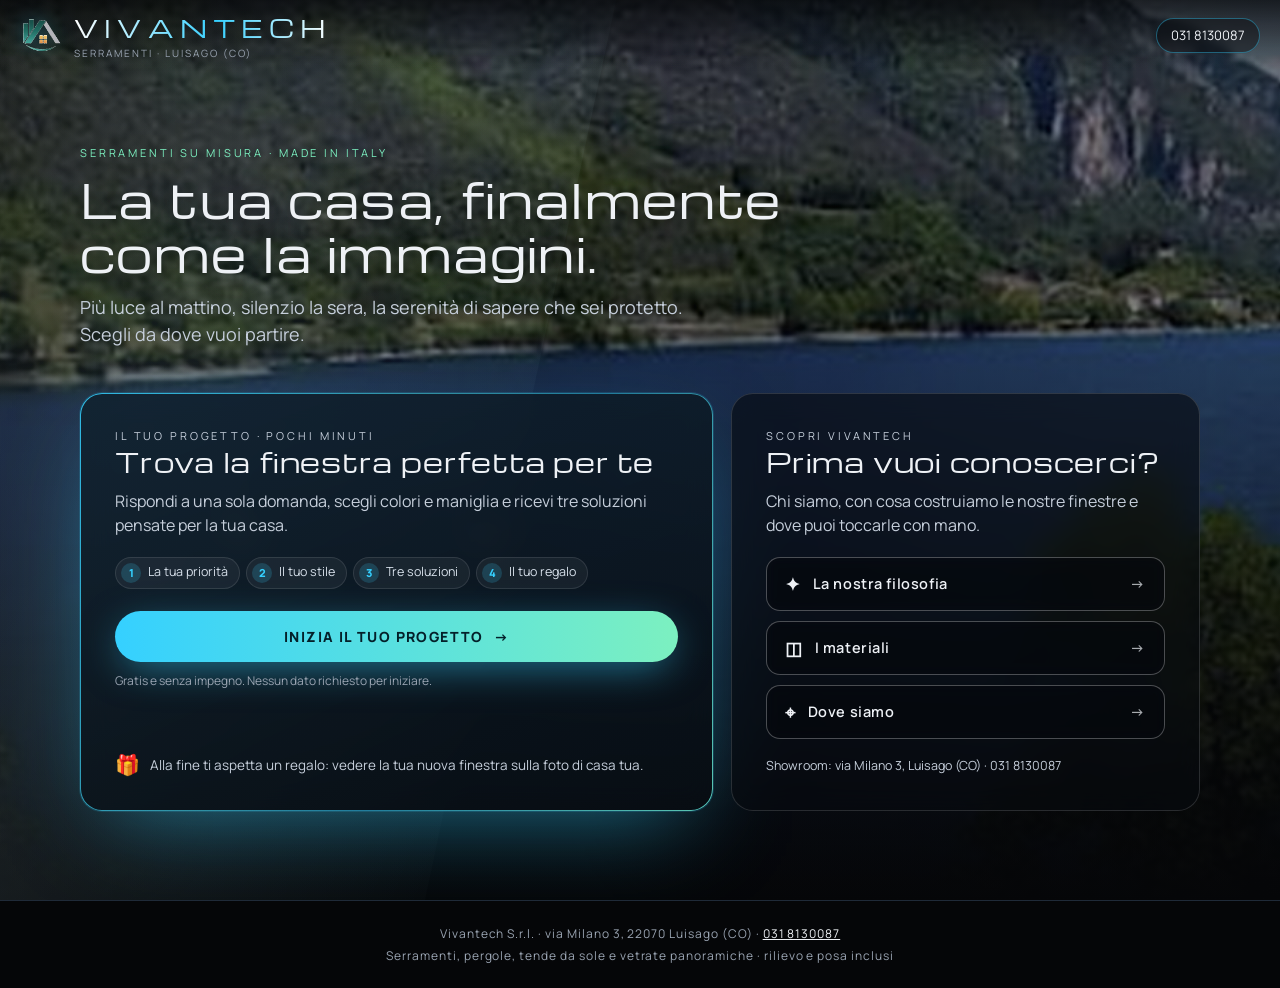
==== commit eb73fa4c: "Home a due binari (Scopri / Progetto guidato), pagina Scopri (filosofia, materiali, dove siamo), vec" ====
--- a/index.html
+++ b/index.html
@@ -3,336 +3,119 @@
 <head>
 <meta charset="utf-8">
 <meta name="viewport" content="width=device-width,initial-scale=1,viewport-fit=cover">
-<title>Vivantech Finestre</title>
-<meta name="description" content="Vivantech serramenti, Luisago (CO): apri la finestra, scegli il profilo, guarda la scheda tecnica.">
+<title>Vivantech · Serramenti su misura a Luisago (CO)</title>
+<meta name="description" content="Serramenti in PVC, fibra di vetro e alluminio con rilievo e posa. Trova la finestra perfetta per la tua casa o vieni a trovarci nello showroom di Luisago (CO).">
+<meta name="theme-color" content="#050608">
 <link rel="preconnect" href="https://fonts.googleapis.com">
 <link rel="stylesheet" href="https://fonts.googleapis.com/css2?family=Michroma&family=Manrope:wght@400;600;800&display=swap">
+<link rel="stylesheet" href="css/vt.css">
+<link rel="prefetch" href="tre-finestre/">
 <style>
-/* Layout: black showroom. Header with logo + VIVANTECH lettering; full-screen hero with one real window photo in the middle and animated glass-fibre light flowing around it (canvas); tap → sashes open, light bursts, the five profile corners appear; tap a corner → technical sheet; "Guarda presentazione" → animated cartoon of Luca. Single dark theme by design. */
-:root{--bg:#050608;--bg2:#0b0e13;--fg:#eef1f5;--muted:#8d97a6;--line:#1f2630;--accent:#35d0ff;--accent2:#7cf0c0;--display:'Michroma',Arial,sans-serif;--body:'Manrope',Arial,sans-serif;color-scheme:dark}
-*{box-sizing:border-box}
-html,body{height:100%}
-body{margin:0;background:var(--bg);color:var(--fg);font-family:var(--body);padding-inline:0;padding-block:0;overflow-x:hidden}
-img{max-width:100%}
-button{font-family:inherit}
-/* header */
-.top{position:sticky;top:env(safe-area-inset-top,0px);z-index:20;display:flex;align-items:center;justify-content:space-between;gap:16px;padding:10px 20px;background:rgba(5,6,8,.82);backdrop-filter:blur(10px);border-bottom:1px solid rgba(53,208,255,.18)}
-.brand{display:flex;align-items:center;gap:14px;min-width:0;text-decoration:none;color:inherit}
-.brand img{width:46px;height:auto;flex:none;filter:drop-shadow(0 0 10px rgba(53,208,255,.25))}
-.brand h1{font-family:var(--display);font-weight:400;font-size:clamp(18px,3.2vw,30px);letter-spacing:.26em;margin:0;text-transform:uppercase;background:linear-gradient(90deg,#fff 0%,var(--accent) 55%,#fff 100%);-webkit-background-clip:text;background-clip:text;color:transparent;white-space:nowrap}
-.brand small{display:block;color:var(--muted);font-size:11px;letter-spacing:.2em;text-transform:uppercase;margin-top:3px}
-.top nav{display:flex;gap:18px;align-items:center;font-size:13px;color:var(--muted);letter-spacing:.04em}
-.top nav a{color:var(--fg);text-decoration:none;border:1px solid rgba(53,208,255,.35);border-radius:999px;padding:7px 14px;white-space:nowrap}
-.top nav a:hover{border-color:var(--accent)}
-@media(max-width:640px){.top nav span{display:none}}
-/* hero */
-.hero{position:relative;min-height:calc(100vh - 68px);min-height:calc(100dvh - 68px);display:flex;flex-direction:column;align-items:center;justify-content:center;gap:18px;padding:28px 16px 40px;overflow:hidden;background:radial-gradient(900px 500px at 50% 100%,rgba(53,208,255,.08),transparent 60%),var(--bg)}
-#fibre{position:absolute;inset:0;width:100%;height:100%;display:block;pointer-events:none}
-.stage{position:relative;z-index:2;display:flex;flex-direction:column;align-items:center;gap:16px}
-.scene{cursor:pointer;-webkit-tap-highlight-color:transparent;border-radius:10px}
-.scene:focus-visible{outline:2px solid var(--accent);outline-offset:6px}
-.photo{position:relative;perspective:1300px;width:min(48vw,calc(82vh * 0.782),704px);height:auto;aspect-ratio:416/532;border-radius:0;overflow:visible;background:#000;outline:2px solid #000;box-shadow:0 0 0 1px rgba(53,208,255,.35),0 0 90px -20px rgba(53,208,255,.4),0 40px 80px -40px rgba(0,0,0,.95);transition:box-shadow .8s}
-.scene.open .photo{box-shadow:0 0 0 1px rgba(53,208,255,.6),0 0 220px 10px rgba(53,208,255,.55),0 0 90px 0 rgba(255,255,255,.25),0 40px 80px -40px rgba(0,0,0,.95)}
-.photo img.base{position:absolute;inset:0;width:100%;height:100%;display:block}
-.opening{position:absolute;left:3.37%;top:3%;width:92.8%;height:93.6%}
-.inside{position:absolute;inset:0;z-index:1;background:radial-gradient(70% 60% at 50% 45%,#ffffff 0,rgba(220,248,255,.95) 18%,rgba(53,208,255,.6) 45%,rgba(5,6,8,.15) 80%),#06080c;opacity:0;transition:opacity .6s .2s}
-.scene.open .inside{opacity:1}
-.light{position:absolute;inset:-45%;z-index:2;background:radial-gradient(closest-side,rgba(255,255,255,.95),rgba(210,245,255,.6) 30%,rgba(53,208,255,.3) 55%,transparent 72%);opacity:0;transform:scale(.3);transition:opacity .9s,transform 1.2s cubic-bezier(.2,.8,.2,1);pointer-events:none;mix-blend-mode:screen}
-.scene.open .light{opacity:1;transform:scale(1.35)}
-.sash{position:absolute;z-index:4;transform-style:preserve-3d;transition:transform 1.8s cubic-bezier(.3,.8,.25,1);backface-visibility:visible;box-shadow:0 0 0 1px rgba(0,0,0,.15)}
-.sash img{position:absolute;display:block;max-width:none}
-.sash .front,.sash .back{position:absolute;inset:0;overflow:hidden;backface-visibility:hidden;background:#f3f1ec}
-.sash .back{transform:rotateY(180deg)}
-.sash.l{left:3.37%;top:3%;width:45.19%;height:93.6%;transform-origin:left center}
-.sash.l .front img,.sash.l .back img{width:221.3%;left:-7.45%;top:-3.21%}
-.sash.r{left:48.8%;top:3%;width:47.36%;height:93.6%;transform-origin:right center}
-.sash.r .front img,.sash.r .back img{width:211.2%;left:-103.05%;top:-3.21%}
-.scene.open .sash.l{transform:rotateY(-180deg)}
-.scene.open .sash.r{transform:rotateY(180deg)}
-.scene.open .sash{box-shadow:0 0 0 1px rgba(0,0,0,.6),0 30px 60px rgba(0,0,0,.7)}
-.sash::after{content:'';position:absolute;inset:0;background:linear-gradient(90deg,rgba(0,0,0,.18),transparent 40%,transparent 60%,rgba(0,0,0,.18));opacity:0;transition:opacity 1.3s}
-.scene.open .sash::after{opacity:1}
-.hint{position:relative;z-index:2;margin:0;font-size:12px;letter-spacing:.26em;text-transform:uppercase;color:var(--accent);text-align:center;animation:pulse 2.4s ease-in-out infinite}
-@keyframes pulse{0%,100%{opacity:.55}50%{opacity:1}}
-.scene.open ~ .hint{opacity:0;animation:none}
-.lead{position:relative;z-index:2;margin:0;max-width:62ch;text-align:center;color:var(--muted);font-size:14px;line-height:1.5}
-/* corners picker */
-/* ventaglio di luce (desktop): la finestra sta a sinistra, da dentro partono 5 coni di luce verso destra, uno per profilo */
-.fan{display:none}
-.pick .ttl{display:contents}
-@media(min-width:900px){
- .hero{--pw:min(32vw,calc(74vh * 0.782),500px);align-items:flex-end;padding-right:calc(2vw + var(--pw) * .47)}
- .photo{width:var(--pw)}
- .pick{display:block;padding:0;overflow:visible;background:radial-gradient(70% 70% at 70% 50%,rgba(5,6,8,0),rgba(5,6,8,.5) 70%,rgba(5,6,8,.8) 100%)}
- .pick .ttl{display:block;position:absolute;left:4vw;top:14px;right:auto;max-width:46vw;text-align:left}
- .pick .ttl p{font-size:12px}
- .pick .ttl h2,.pick .ttl p{text-align:left}
- .pick .ttl h2{font-size:clamp(18px,2vw,26px)}
- @media(max-height:760px){.pick .ttl p{display:none}}
- .pick .ttl p{margin-top:6px}
- .pick .cards,.pick #closePick{display:none}
- .fan{display:block;position:absolute;left:var(--ox,50%);top:var(--oy,50%);width:0;height:0;--rl:min(44vw,560px,54vh);--rh:150px}
- .ray{appearance:none;background:none;border:0;padding:0;margin:0;position:absolute;right:0;top:calc(var(--rh) / -2);width:var(--rl);height:var(--rh);transform-origin:100% 50%;transform:rotate(0deg);opacity:0;cursor:pointer;color:var(--fg);text-align:left}
- .ray .beam{position:absolute;inset:0;transform-origin:100% 50%;transform:scaleX(0);background:linear-gradient(270deg,rgba(190,240,255,0) 0,rgba(53,208,255,.42) 12%,rgba(190,240,255,.62) 62%,rgba(53,208,255,0) 100%);clip-path:polygon(100% 48%,0 0,0 100%,100% 52%);mix-blend-mode:screen;filter:blur(.6px);transition:filter .3s,opacity .3s}
- .ray .core{position:absolute;left:0;top:50%;height:2px;width:100%;margin-top:-1px;transform-origin:100% 50%;transform:scaleX(0);background:linear-gradient(270deg,#fff,rgba(190,240,255,.9) 50%,rgba(53,208,255,0));mix-blend-mode:screen}
- .ray .rc{position:absolute;right:calc(100% - 24px);top:50%;width:244px;transform:translateY(-50%) rotate(calc(-1 * var(--a)));display:flex;flex-direction:row;align-items:center;gap:12px;padding:8px 12px;border-radius:16px;background:rgba(8,10,14,.84);backdrop-filter:blur(6px);border:1px solid rgba(53,208,255,.28);box-shadow:0 0 50px -10px rgba(53,208,255,.5);opacity:0;transition:transform .25s,border-color .25s,box-shadow .25s}
- .ray .rc img{height:64px;flex:none;width:auto;max-width:100%;object-fit:contain;filter:drop-shadow(0 0 22px rgba(53,208,255,.55)) drop-shadow(0 16px 20px rgba(0,0,0,.8))}
- .ray .rc .tx{display:flex;flex-direction:column;gap:3px;min-width:0}
- .ray .rc b{font-family:var(--display);font-weight:400;font-size:12px;letter-spacing:.12em;text-transform:uppercase;color:#fff;text-align:left}
- .ray .rc span{font-size:11px;color:var(--muted);text-align:left;line-height:1.3}
- .ray .rc em{font-style:normal;font-size:10px;color:var(--accent2);letter-spacing:.12em;text-transform:uppercase}
- .pick.on .ray{animation:fanOpen 1s cubic-bezier(.2,.8,.2,1) forwards;animation-delay:var(--d)}
- .pick.on .ray .beam,.pick.on .ray .core{animation:beamOn .9s cubic-bezier(.2,.8,.2,1) forwards;animation-delay:calc(var(--d) + .15s)}
- .pick.on .ray .rc{animation:cardOn .5s ease-out forwards;animation-delay:calc(var(--d) + .75s)}
- .ray:hover .beam,.ray:focus-visible .beam{filter:blur(0) brightness(1.35)}
- .ray:hover .rc,.ray:focus-visible .rc{border-color:var(--accent);box-shadow:0 0 50px -4px rgba(53,208,255,.8);transform:translateY(-50%) rotate(calc(-1 * var(--a))) scale(1.04)}
- .ray:focus-visible{outline:none}
- .xclose{top:18px;right:4vw}
- .scene.open ~ .hint{display:none}
+/* ---------- HOME: un bivio, due binari ---------- */
+.hero{position:relative;min-height:100vh;min-height:100dvh;display:flex;flex-direction:column;justify-content:center;
+ padding:calc(96px + env(safe-area-inset-top,0px)) 20px 40px;overflow:hidden;isolation:isolate}
+/* lo sfondo: il lago, con una "respirazione" lentissima */
+.bg{position:absolute;inset:-4%;z-index:-2;background:url(img/vista-lago.jpg) center 68%/cover no-repeat;animation:breathe 38s ease-in-out infinite alternate;filter:saturate(1.05)}
+@keyframes breathe{from{transform:scale(1)}to{transform:scale(1.08) translateY(-1.5%)}}
+/* velo scuro: il testo resta leggibile, il lago resta protagonista in alto */
+.veil{position:absolute;inset:0;z-index:-1;background:
+ radial-gradient(90% 60% at 50% 0%,rgba(5,6,8,0),rgba(5,6,8,.35) 60%),
+ linear-gradient(180deg,rgba(5,6,8,.35) 0%,rgba(5,6,8,.2) 30%,rgba(5,6,8,.55) 62%,rgba(5,6,8,.92) 90%,#050608 100%)}
+/* lama di luce che attraversa piano la scena */
+.glow{position:absolute;z-index:-1;top:-30%;left:-20%;width:60%;height:160%;background:linear-gradient(100deg,transparent,rgba(190,240,255,.10),transparent);
+ transform:rotate(12deg);animation:sweep 14s ease-in-out infinite;pointer-events:none}
+@keyframes sweep{0%{transform:translateX(-30%) rotate(12deg);opacity:0}25%{opacity:1}60%{opacity:.6}100%{transform:translateX(230%) rotate(12deg);opacity:0}}
+
+.wrap{width:min(1120px,100%);margin:0 auto}
+.head{max-width:720px;margin-bottom:clamp(26px,5vh,48px)}
+.head .ttl{text-shadow:0 4px 30px rgba(0,0,0,.5)}
+
+/* i due binari */
+.tracks{display:grid;grid-template-columns:1.35fr 1fr;gap:18px;align-items:stretch}
+.track{position:relative;border-radius:22px;padding:clamp(22px,3vw,34px);backdrop-filter:blur(14px);-webkit-backdrop-filter:blur(14px);
+ opacity:0;transform:translateY(18px);animation:rise .9s cubic-bezier(.2,.8,.2,1) forwards}
+.track h2{font:400 clamp(19px,2.3vw,26px)/1.3 var(--display);letter-spacing:.03em;margin:0 0 10px}
+.track p{margin:0;color:#c6cfdb}
+@keyframes rise{to{opacity:1;transform:none}}
+
+/* BINARIO B: l'esperienza (azione primaria, la più luminosa) */
+.tB{background:linear-gradient(160deg,rgba(14,32,44,.78),rgba(8,14,20,.82));border:1px solid rgba(53,208,255,.55);
+ box-shadow:0 0 0 1px rgba(53,208,255,.15),0 30px 90px -30px rgba(53,208,255,.55);animation-delay:.15s}
+.tB::before{content:"";position:absolute;inset:-1px;border-radius:inherit;padding:1px;pointer-events:none;
+ background:linear-gradient(120deg,rgba(53,208,255,.9),rgba(124,240,192,.2) 40%,rgba(53,208,255,0) 60%,rgba(124,240,192,.8));
+ -webkit-mask:linear-gradient(#000 0 0) content-box,linear-gradient(#000 0 0);-webkit-mask-composite:xor;mask-composite:exclude;opacity:.8}
+.tB .btn{margin-top:22px}
+.tB{display:flex;flex-direction:column}.tB .gift{margin-top:auto;padding-top:18px}
+@media(max-width:860px){.tB .gift{margin-top:14px;padding-top:0}}
+.steps{list-style:none;display:flex;flex-wrap:wrap;gap:6px 6px;padding:0;margin:20px 0 0;counter-reset:s}
+.steps li{counter-increment:s;display:flex;align-items:center;gap:7px;font-size:12.5px;color:#d7e0ea;background:rgba(255,255,255,.05);border:1px solid rgba(255,255,255,.1);border-radius:999px;padding:5px 11px 5px 5px}
+.steps li::before{content:counter(s);display:grid;place-items:center;width:20px;height:20px;border-radius:50%;background:rgba(53,208,255,.18);color:var(--accent);font-weight:800;font-size:11px}
+.gift{display:flex;gap:10px;align-items:flex-start;margin-top:18px;font-size:13.5px;color:#cfe9f2}
+.gift i{font-style:normal;font-size:20px;line-height:1}
+.micro{display:block;margin-top:10px;font-size:12px;color:var(--muted)}
+
+/* BINARIO A: la scoperta (secondario, calmo) */
+.tA{background:rgba(8,11,16,.62);border:1px solid rgba(255,255,255,.14);animation-delay:.3s;display:flex;flex-direction:column}
+.links{display:grid;gap:10px;margin-top:20px}
+.links .gh{justify-content:space-between;padding:14px 18px;border-radius:14px;font-size:14.5px}
+.links .gh span{display:flex;align-items:center;gap:12px}
+.links .gh em{font-style:normal;font-size:18px}
+.where{margin-top:auto;padding-top:18px;font-size:12.5px;color:var(--muted)}
+
+.scroll{position:absolute;left:50%;bottom:14px;transform:translateX(-50%);font-size:11px;letter-spacing:.24em;text-transform:uppercase;color:var(--muted);opacity:.7}
+
+@media(max-width:860px){
+ .tracks{grid-template-columns:1fr}
+ .hero{justify-content:flex-start}
+ .head{margin-bottom:22px}
 }
-@keyframes fanOpen{from{transform:rotate(0deg);opacity:0}to{transform:rotate(var(--a));opacity:1}}
-@keyframes beamOn{from{transform:scaleX(0)}to{transform:scaleX(1)}}
-@keyframes cardOn{from{opacity:0}to{opacity:1}}
-
-.xclose{position:absolute;top:14px;right:14px;z-index:9;appearance:none;background:rgba(5,6,8,.75);color:#fff;border:1px solid rgba(53,208,255,.6);border-radius:999px;padding:10px 16px;font-size:13px;letter-spacing:.12em;text-transform:uppercase;cursor:pointer;box-shadow:0 0 20px rgba(53,208,255,.35)}
-.xclose:hover{border-color:#fff}.xclose:focus-visible{outline:2px solid var(--accent);outline-offset:2px}
-.pick{position:absolute;inset:0;z-index:5;display:flex;flex-direction:column;align-items:center;justify-content:center;gap:22px;padding:64px 16px 24px;overflow:auto;background:radial-gradient(60% 55% at 50% 45%,rgba(5,6,8,0),rgba(5,6,8,.55) 60%,rgba(5,6,8,.85) 100%);opacity:0;pointer-events:none;transition:opacity .7s}
-.pick.on{opacity:1;pointer-events:auto}
-.pick h2{font-family:var(--display);font-weight:400;font-size:clamp(20px,3.4vw,34px);letter-spacing:.18em;text-transform:uppercase;margin:0;text-align:center;color:#fff;text-shadow:0 0 30px rgba(53,208,255,.6);text-wrap:balance}
-.pick p{margin:0;color:var(--muted);font-size:14px;letter-spacing:.14em;text-transform:uppercase;text-align:center}
-.cards{display:flex;flex-wrap:wrap;justify-content:center;gap:18px;max-width:1200px;width:100%}
-.card{appearance:none;background:rgba(8,10,14,.82);backdrop-filter:blur(6px);border:1px solid rgba(53,208,255,.25);border-radius:16px;padding:16px 14px 14px;width:200px;max-width:44vw;display:flex;flex-direction:column;align-items:center;gap:8px;cursor:pointer;color:var(--fg);transition:transform .25s,border-color .25s,box-shadow .25s;transform:translateY(16px);opacity:0}
-.pick.on .card{animation:rise .6s forwards}
-.pick.on .card:nth-child(2){animation-delay:.08s}.pick.on .card:nth-child(3){animation-delay:.16s}.pick.on .card:nth-child(4){animation-delay:.24s}.pick.on .card:nth-child(5){animation-delay:.32s}
-@keyframes rise{to{transform:none;opacity:1}}
-.card:hover,.card:focus-visible{border-color:var(--accent);box-shadow:0 0 40px -6px rgba(53,208,255,.6);outline:none;transform:translateY(-4px)!important}
-.card img{height:150px;width:auto;max-width:100%;object-fit:contain;filter:drop-shadow(0 0 22px rgba(53,208,255,.55)) drop-shadow(0 16px 20px rgba(0,0,0,.8))}
-.card b{font-family:var(--display);font-weight:400;font-size:13px;letter-spacing:.12em;text-transform:uppercase;color:#fff;margin-top:4px;text-align:center}
-.card span{font-size:12px;color:var(--muted);text-align:center;line-height:1.35}
-.card em{font-style:normal;font-size:11px;color:var(--accent2);letter-spacing:.12em;text-transform:uppercase}
-.ghost{appearance:none;background:transparent;border:1px solid rgba(255,255,255,.3);color:var(--fg);border-radius:999px;padding:9px 18px;font-size:13px;letter-spacing:.1em;text-transform:uppercase;cursor:pointer}
-.ghost:hover{border-color:#fff}
-.ghost:focus-visible{outline:2px solid var(--accent);outline-offset:2px}
-/* overlays */
-.ov{position:fixed;inset:0;z-index:50;background:rgba(3,4,6,.94);display:flex;flex-direction:column;padding:0;overflow:hidden}
-.ov[hidden]{display:none}
-.ovh{display:flex;flex-wrap:wrap;align-items:center;gap:10px 16px;padding:12px 18px;border-bottom:1px solid var(--line);background:rgba(5,6,8,.9)}
-.ovh h3{font-family:var(--display);font-weight:400;font-size:clamp(15px,2.2vw,22px);letter-spacing:.14em;text-transform:uppercase;margin:0;color:#fff}
-.ovh .sp{flex:1 1 auto;color:var(--muted);font-size:12px;letter-spacing:.06em;min-width:0}
-.cta{appearance:none;border:0;background:linear-gradient(90deg,var(--accent),#7cf0c0);color:#06202a;font-weight:800;border-radius:999px;padding:10px 18px;font-size:13px;letter-spacing:.1em;text-transform:uppercase;cursor:pointer;text-decoration:none;display:inline-flex;align-items:center;gap:8px}
-.cta:hover{filter:brightness(1.08)}
-.cta:focus-visible{outline:2px solid #fff;outline-offset:2px}
-.ovb{flex:1;overflow:auto;padding:18px;display:flex;justify-content:center;align-items:flex-start}
-.ovb img{max-width:min(960px,100%);height:auto;border-radius:6px;box-shadow:0 30px 80px rgba(0,0,0,.8)}
-.badge{font-size:11px;letter-spacing:.14em;text-transform:uppercase;color:var(--accent2);border:1px solid rgba(124,240,192,.4);border-radius:999px;padding:4px 10px;white-space:nowrap}
-/* presentation */
-.pres{position:fixed;inset:0;z-index:60;background:radial-gradient(60% 50% at 30% 60%,rgba(53,208,255,.2),transparent 70%),#04060a;display:flex;flex-direction:column}
-.pres[hidden]{display:none}
-.pres .ovh{background:transparent}
-.pstage{flex:1;display:flex;align-items:center;justify-content:center;gap:clamp(16px,5vw,64px);padding:16px 24px 32px;flex-wrap:wrap}
-.vin{width:min(44vw,300px);flex:none;filter:drop-shadow(0 30px 40px rgba(0,0,0,.8))}
-.vin svg{width:100%;height:auto;display:block}
-.bubble{position:relative;max-width:620px;min-height:150px;background:#f6f8fa;color:#111;border-radius:28px 28px 28px 6px;padding:24px 28px;font-size:clamp(17px,2.3vw,24px);line-height:1.45;font-weight:600;box-shadow:0 20px 60px rgba(0,0,0,.6)}
-.bubble::before{content:"";position:absolute;left:-18px;bottom:22px;border:12px solid transparent;border-right-color:#f6f8fa;border-left:0}
-.bubble small{display:block;margin-top:10px;font-size:12px;letter-spacing:.14em;text-transform:uppercase;color:#5b6773;font-weight:700}
-.bar{height:4px;background:rgba(255,255,255,.1);margin:0 24px 18px;border-radius:2px;overflow:hidden}
-.bar i{display:block;height:100%;width:0;background:linear-gradient(90deg,var(--accent),#7cf0c0);transition:width .4s linear}
-/* vinny animation */
-.vin .bly-mouth,.vin .bly-eyes,.vin .bly-hand,.vin .bly-head{transform-box:fill-box}
-.vin .bly-mouth{transform-origin:50% 0}
-.vin.talk .bly-mouth{animation:talk .24s ease-in-out infinite alternate}
-@keyframes talk{from{transform:scaleY(.35)}to{transform:scaleY(1)}}
-.vin .bly-eyes{transform-origin:50% 50%;animation:blink 4.2s infinite}
-@keyframes blink{0%,92%,100%{transform:scaleY(1)}95%{transform:scaleY(.08)}}
-.vin .bly-hand{transform-origin:0 100%}
-.vin.wave .bly-hand{animation:wave 1.1s ease-in-out 3}
-@keyframes wave{0%,100%{transform:rotate(0)}50%{transform:rotate(-16deg)}}
-.vin .bly-head{transform-origin:50% 100%}
-.vin.talk .bly-head{animation:nod 2.6s ease-in-out infinite}
-@keyframes nod{0%,100%{transform:rotate(0)}30%{transform:rotate(-2.5deg)}70%{transform:rotate(2deg)}}
-/* showroom gallery */
-.sr{padding:64px 20px 56px;background:linear-gradient(180deg,var(--bg),var(--bg2));border-top:1px solid rgba(53,208,255,.18)}
-.sr-in{max-width:1200px;margin:0 auto}
-.sr h2{font-family:var(--display);font-weight:400;font-size:clamp(20px,3vw,30px);letter-spacing:.18em;text-transform:uppercase;margin:0 0 10px;color:#fff;text-shadow:0 0 30px rgba(53,208,255,.45)}
-.sr .intro{margin:0 0 28px;color:var(--muted);font-size:15px;line-height:1.55;max-width:62ch}
-.sr-grid{display:grid;grid-template-columns:repeat(auto-fill,minmax(220px,1fr));gap:14px}
-.sr-grid button{appearance:none;border:1px solid rgba(53,208,255,.18);background:#000;padding:0;border-radius:12px;overflow:hidden;cursor:zoom-in;position:relative;aspect-ratio:3/4;transition:border-color .25s,box-shadow .25s,transform .25s}
-.sr-grid button:hover,.sr-grid button:focus-visible{border-color:var(--accent);box-shadow:0 0 40px -8px rgba(53,208,255,.6);transform:translateY(-3px);outline:none}
-.sr-grid img{width:100%;height:100%;object-fit:cover;display:block}
-.sr-grid span{position:absolute;left:0;right:0;bottom:0;padding:28px 12px 10px;background:linear-gradient(transparent,rgba(0,0,0,.8));color:#fff;font-size:12px;letter-spacing:.06em;text-align:left}
-.sr-cta{display:flex;flex-wrap:wrap;align-items:center;gap:12px 18px;margin-top:30px;padding:18px 20px;border:1px solid rgba(53,208,255,.25);border-radius:16px;background:rgba(8,10,14,.6)}
-.sr-cta p{margin:0;flex:1 1 260px;font-size:14px;line-height:1.5;color:var(--fg)}
-.sr-cta p b{font-weight:800}
-.lb{position:fixed;inset:0;z-index:70;background:rgba(3,4,6,.96);display:flex;align-items:center;justify-content:center;padding:56px 56px 24px}
-.lb[hidden]{display:none}
-.lb img{max-width:100%;max-height:100%;border-radius:8px;box-shadow:0 30px 80px rgba(0,0,0,.8)}
-.lb .x{position:absolute;top:12px;right:14px}
-.lb .nv{position:absolute;top:50%;transform:translateY(-50%);appearance:none;width:44px;height:44px;border-radius:50%;border:1px solid rgba(53,208,255,.5);background:rgba(5,6,8,.75);color:#fff;font-size:22px;cursor:pointer}
-.lb .pv{left:8px}.lb .nx{right:8px}
-.lb .nv:focus-visible{outline:2px solid var(--accent);outline-offset:2px}
-@media(max-width:640px){.sr{padding:44px 14px 40px}.sr-grid{grid-template-columns:repeat(2,1fr);gap:10px}.sr-grid span{font-size:11px;padding:22px 8px 8px}.lb{padding:52px 8px 16px}.lb .nv{top:auto;bottom:14px;transform:none}}
-footer{padding:26px 16px;text-align:center;color:var(--muted);font-size:12px;letter-spacing:.1em;line-height:1.7;border-top:1px solid var(--line)}
-@media(max-width:640px){.top{padding:8px 12px}.brand img{width:36px}.brand h1{font-size:17px;letter-spacing:.2em}.brand small{font-size:9px}.top nav a{padding:6px 10px;font-size:12px}.hero{min-height:calc(100vh - 56px);min-height:calc(100dvh - 56px);padding:16px 12px 28px}.photo{height:auto;width:50vw;max-width:50vw}.pick{justify-content:flex-start;gap:14px;padding-top:58px}.pick h2{font-size:19px;letter-spacing:.12em}.pick p{font-size:11px}.cards{gap:10px}.card{width:46%;max-width:46%;padding:10px 8px 10px}.card img{height:96px}.card b{font-size:11px}.card span{font-size:11px}.card em{font-size:10px}.ovh{padding:10px 12px;gap:8px}.ovh h3{font-size:14px}.ovh .sp{font-size:11px;flex-basis:100%}.cta,.ghost{padding:8px 12px;font-size:11px}.ovb{padding:10px}.pstage{padding:10px 14px 20px;gap:14px;flex-direction:column}.vin{width:min(46vw,190px)}.bubble{font-size:16px;padding:16px 18px;border-radius:22px 22px 22px 22px}.bubble::before{display:none}}
-@media(prefers-reduced-motion:reduce){.sash,.light,.inside,.photo,.pick{transition:none}.hint,.vin *{animation:none!important}.pick.on .card{animation:none;opacity:1;transform:none}.pick.on .ray{animation:none;opacity:1;transform:rotate(var(--a))}.pick.on .ray .beam,.pick.on .ray .core{animation:none;transform:none}.pick.on .ray .rc{animation:none;opacity:1}}
 </style>
 </head>
 <body>
 <header class="top">
- <a class="brand" href="#"><img src="img/logo.png" alt="Logo Vivantech"><div><h1>Vivantech</h1><small>Serramenti · Luisago (CO)</small></div></a>
- <nav><span><a href="#showroom" style="border:0;padding:0;color:inherit">Showroom via Milano 3, Luisago</a></span><a href="tel:+390318130087">031 8130087</a></nav>
+ <a class="brand" href="./"><img src="img/logo.png" alt="Logo Vivantech"><div><b>Vivantech</b><small>Serramenti · Luisago (CO)</small></div></a>
+ <a class="tel" href="tel:+390318130087">031 8130087</a>
 </header>
-<section class="hero" id="hero">
- <canvas id="fibre" aria-hidden="true"></canvas>
- <div class="stage">
-  <div class="scene" id="scene" role="button" tabindex="0" aria-expanded="false" aria-label="Apri la finestra e scegli il profilo">
-   <div class="photo">
-    <img class="base" src="img/finestra.jpg" alt="Finestra a due ante Vivantech">
-    <div class="opening"><div class="inside"></div><div class="light"></div></div>
-    <div class="sash l"><div class="front"><img src="img/finestra.jpg" alt=""></div><div class="back"><img src="img/finestra-retro.jpg" alt=""></div></div>
-    <div class="sash r"><div class="front"><img src="img/finestra.jpg" alt=""></div><div class="back"><img src="img/finestra-retro.jpg" alt=""></div></div>
-   </div>
+
+<main class="hero">
+ <div class="bg" aria-hidden="true"></div><div class="veil" aria-hidden="true"></div><div class="glow" aria-hidden="true"></div>
+ <div class="wrap">
+  <div class="head">
+   <p class="eyebrow">Serramenti su misura · Made in Italy</p>
+   <h1 class="ttl">La tua casa, finalmente come la immagini.</h1>
+   <p class="sub">Più luce al mattino, silenzio la sera, la serenità di sapere che sei protetto. Scegli da dove vuoi partire.</p>
   </div>
-  <p class="hint" id="hint">Tocca la finestra per aprirla</p>
+
+  <div class="tracks">
+   <!-- BINARIO B · L'ESPERIENZA (azione principale) -->
+   <section class="track tB" aria-labelledby="tBt">
+    <p class="eyebrow">Il tuo progetto · pochi minuti</p>
+    <h2 id="tBt">Trova la finestra perfetta per te</h2>
+    <p>Rispondi a una sola domanda, scegli colori e maniglia e ricevi tre soluzioni pensate per la tua casa.</p>
+    <ol class="steps" aria-label="Le tappe">
+     <li>La tua priorità</li><li>Il tuo stile</li><li>Tre soluzioni</li><li>Il tuo regalo</li>
+    </ol>
+    <a class="btn" href="tre-finestre/#priorita">Inizia il tuo progetto <span aria-hidden="true">→</span></a>
+    <span class="micro">Gratis e senza impegno. Nessun dato richiesto per iniziare.</span>
+    <p class="gift"><i aria-hidden="true">🎁</i><span>Alla fine ti aspetta un regalo: vedere la tua nuova finestra sulla foto di casa tua.</span></p>
+   </section>
+
+   <!-- BINARIO A · LA SCOPERTA -->
+   <section class="track tA" aria-labelledby="tAt">
+    <p class="eyebrow">Scopri Vivantech</p>
+    <h2 id="tAt">Prima vuoi conoscerci?</h2>
+    <p>Chi siamo, con cosa costruiamo le nostre finestre e dove puoi toccarle con mano.</p>
+    <nav class="links" aria-label="Scopri Vivantech">
+     <a class="gh" href="scopri/#filosofia"><span><em aria-hidden="true">✦</em>La nostra filosofia</span><i aria-hidden="true">→</i></a>
+     <a class="gh" href="scopri/#materiali"><span><em aria-hidden="true">◫</em>I materiali</span><i aria-hidden="true">→</i></a>
+     <a class="gh" href="scopri/#dove"><span><em aria-hidden="true">⌖</em>Dove siamo</span><i aria-hidden="true">→</i></a>
+    </nav>
+    <p class="where">Showroom: via Milano 3, Luisago (CO) · 031 8130087</p>
+   </section>
+  </div>
  </div>
- <button type="button" class="xclose" id="xclose" aria-label="Chiudi la finestra" hidden>✕ Chiudi</button>
- <div class="pick" id="pick" aria-hidden="true">
-  <div class="ttl"><h2>Scegli la tua finestra</h2>
-  <p>Tocca un angolo per vedere la scheda tecnica</p></div>
-  <div class="fan" id="fan" aria-label="Profili disponibili"></div>
-  <div class="cards" id="cards"></div>
-  <button type="button" class="ghost" id="closePick">Chiudi la finestra</button>
- </div>
-</section>
-<section class="sr" id="showroom" aria-labelledby="srTitle">
- <div class="sr-in">
-  <h2 id="srTitle">Il nostro showroom</h2>
-  <p class="intro">A Luisago trovi i nostri serramenti montati e funzionanti: puoi aprirli, chiuderli e toccare con mano finiture, colori e ferramenta prima di scegliere.</p>
-  <div class="sr-grid" id="srGrid"></div>
-  <div class="sr-cta"><p><b>Vieni a trovarci</b> · via Milano 3, 22070 Luisago (CO)<br>Domenica chiuso · ti consigliamo di fissare un appuntamento</p><a class="cta" href="tel:+390318130087">Prenota una visita</a><a class="ghost" href="https://www.google.com/maps/search/?api=1&query=Via+Milano+3+22070+Luisago+CO" target="_blank" rel="noopener" style="text-decoration:none">Come arrivare</a></div>
- </div>
-</section>
-<div class="lb" id="lb" hidden role="dialog" aria-modal="true" aria-label="Foto dello showroom"><button type="button" class="ghost x" id="lbX">✕ Chiudi</button><button type="button" class="nv pv" id="lbP" aria-label="Foto precedente">‹</button><img id="lbImg" src="" alt=""><button type="button" class="nv nx" id="lbN" aria-label="Foto successiva">›</button></div>
-<footer>Vivantech S.r.l. · via Milano 3, 22070 Luisago (CO) · Tel 031 8130087<br>Serramenti, pergole, tende da sole e vetrate panoramiche · rilievo e posa inclusi</footer>
+</main>
 
-<div class="ov" id="sheet" hidden role="dialog" aria-modal="true" aria-labelledby="sheetTitle">
- <div class="ovh"><h3 id="sheetTitle">Scheda tecnica</h3><span class="sp" id="sheetSub"></span><span class="badge">Video in arrivo</span><button type="button" class="cta" id="btnPres">▶ Guarda presentazione</button><a class="cta" id="btnTel" href="tel:+390318130087" style="background:#1f2630;color:#fff">Richiedi preventivo</a><button type="button" class="ghost" id="closeSheet">Chiudi</button></div>
- <div class="ovb"><img id="sheetImg" src="" alt=""></div>
-</div>
-
-<div class="pres" id="pres" hidden role="dialog" aria-modal="true" aria-labelledby="presTitle">
- <div class="ovh"><h3 id="presTitle">Presentazione</h3><span class="sp">Anteprima animata · il video arriva presto</span><button type="button" class="ghost" id="closePres">Chiudi</button></div>
- <div class="pstage">
-  <div class="vin" id="vin"><svg class="bly" viewBox="0 0 130 214" xmlns="http://www.w3.org/2000/svg" aria-label="Vinny, cartoon"><g stroke-linejoin="round" stroke-linecap="round" stroke="#1b1b1b"><g class="bly-all">
-<g class="bly-legs"><path d="M52 168v28" stroke="#2f3337" stroke-width="13"/><path d="M78 168v28" stroke="#2f3337" stroke-width="13"/><ellipse cx="49" cy="201" rx="11" ry="6" fill="#2a2a2a" stroke-width="3"/><ellipse cx="81" cy="201" rx="11" ry="6" fill="#2a2a2a" stroke-width="3"/></g>
-<path d="M34 176c-3-28 8-52 31-58 23 6 34 30 31 58z" fill="#151515" stroke-width="3"/>
-<path d="M40 176c-3-26 5-46 19-54l6 54zM90 176c3-26-5-46-19-54l-6 54z" fill="#253a60" stroke-width="3"/>
-<path d="M46 118q19 10 38 0l-6 14q-13 6-26 0z" fill="#d9dbe0" stroke-width="2.5"/>
-<path d="M65 126v48" stroke="#1b1b1b" stroke-width="1.5" opacity=".5"/><circle cx="84" cy="142" r="3" fill="#2bb673" stroke-width="1.5"/>
-<path d="M40 130q-8 16-4 34" fill="none" stroke="#151515" stroke-width="10"/><circle cx="36" cy="168" r="7" fill="#e8b48f" stroke-width="3"/>
-<circle cx="115" cy="104" r="8.5" fill="#e8b48f" stroke-width="3"/><path d="M109 100q6-4 12 0M110 106q5-3 10 0" fill="none" stroke-width="1.6"/>
-<g class="bly-head"><ellipse cx="24" cy="72" rx="7" ry="10" fill="#e8b48f" stroke-width="3"/><ellipse cx="106" cy="72" rx="7" ry="10" fill="#e8b48f" stroke-width="3"/>
-<path d="M65 116c-24 0-38-20-38-48 0-26 16-42 38-42s38 16 38 42c0 28-14 48-38 48z" fill="#efbc95" stroke-width="3.2"/>
-<!-- barba: solo parte bassa del viso, senza linea superiore -->
-<path d="M30 84c4 10 7 17 11 22c6 7 14 11 24 11s18-4 24-11c4-5 7-12 11-22c-3 6-6 10-10 13c-3 2-5 6-8 8c-5 3-11 4-17 4s-12-1-17-4c-3-2-5-6-8-8c-4-3-7-7-10-13z" fill="#a9adb4" stroke="none"/>
-<path d="M30 84c3 9 6 16 10 21c2 4 4 6 7 8c2 3 5 4 8 5c3 2 6 2 10 2s7 0 10-2c3-1 6-2 8-5c3-2 5-4 7-8c4-5 7-12 10-21" fill="none" stroke-width="3"/>
-<path d="M36 92l2 6M42 100l2 5M50 107l1 5M58 110v5M65 111v6M72 110v5M80 107l-1 5M88 100l-2 5M94 92l-2 6" fill="none" stroke="#8d9198" stroke-width="1.8"/><path d="M39 94l2 5M46 103l1 4M54 108l1 4M61 110v5M69 110v5M76 108l-1 4M84 103l-1 4M91 94l-2 5" fill="none" stroke="#e3e5e8" stroke-width="1.4"/>
-<!-- capelli a spazzola -->
-<path d="M28 54c-3-10 0-18 4-24l2 3l2-5l3 3l2-5l3 3l3-5l3 3l3-5l3 3l3-5l3 4l3-4l3 5l3-3l3 5l3-3l3 5l3-3l2 5l3-3l2 5l2-3c4 6 7 14 4 24c-3-6-7-10-12-12c-6-3-13-4-20-4h-6c-7 0-14 1-20 4c-5 2-9 6-12 12z" fill="#a9adb4" stroke-width="2.5"/>
-<path d="M40 34l-1-6M48 31l-1-6M56 29l0-6M65 28l0-6M74 29l0-6M82 31l1-6M90 34l1-6M35 40l-2-5M95 40l2-5" fill="none" stroke="#eef0f3" stroke-width="2.2"/>
-<path d="M44 42l-1-6M52 40l0-6M60 39l0-6M70 39l0-6M78 40l0-6M86 42l1-6M36 48l-1-5M94 48l1-5" fill="none" stroke="#8d9198" stroke-width="1.6"/>
-<ellipse cx="37" cy="86" rx="6" ry="4" fill="#ff8a8a" opacity=".35" stroke="none"/><ellipse cx="93" cy="86" rx="6" ry="4" fill="#ff8a8a" opacity=".35" stroke="none"/>
-<path d="M33 52q11-7 23-2M74 50q12-5 23 2" stroke="#4a4a4a" stroke-width="4.5" fill="none"/>
-<circle class="occ" cx="45" cy="67" r="13" fill="#fff" stroke="#e8198b" stroke-width="5.5"/><circle class="occ" cx="85" cy="67" r="13" fill="#fff" stroke="#e8198b" stroke-width="5.5"/><path d="M58 67h14" stroke="#e8198b" stroke-width="4.5"/>
-<g class="bly-eyes" stroke="none"><circle cx="45" cy="67" r="5.6" fill="#3a2a1a"/><circle cx="85" cy="67" r="5.6" fill="#3a2a1a"/><circle cx="47" cy="65" r="1.9" fill="#fff"/><circle cx="87" cy="65" r="1.9" fill="#fff"/></g>
-<path d="M62 72q-4 9 3 11q5 1 6-2" stroke="#c9845f" stroke-width="3" fill="#ebb08a"/>
-<path d="M50 86c4-4 9-5 13-2c1 0 3 0 4 0c4-3 9-2 13 2c-3 2-7 3-10 3c-2 0-4-1-5-1c-1 0-3 1-5 1c-3 0-7-1-10-3z" fill="#9ea2a8" stroke="#8d9198" stroke-width="1.2"/>
-<g class="bly-mouth"><path d="M50 92q15 13 30 0z" fill="#7a2e2e" stroke-width="2.5"/><path d="M53 93q12 4 24 0q-12 3-24 0z" fill="#fff" stroke="none"/></g>
-</g>
-<g class="bly-hand"><path d="M90 134q16-6 20-26" fill="none" stroke="#151515" stroke-width="10"/><g transform="rotate(-32 110 106)"><rect x="105" y="66" width="10" height="48" rx="2" fill="#ffd166" stroke-width="2.2"/><path d="M105 72h4M105 78h6M105 84h4M105 90h6M105 96h4M105 102h6" stroke="#1b1b1b" stroke-width="1.4"/></g><circle cx="110" cy="106" r="8.5" fill="#e8b48f" stroke-width="3"/><path d="M104 102q6-4 12 0M105 108q5-3 10 0" fill="none" stroke-width="1.6"/></g></g></g></svg>
-</div>
-  <div class="bubble"><span id="line">…</span><small>Vinny · Vivantech</small></div>
- </div>
- <div class="bar"><i id="barFill"></i></div>
-</div>
-
-<script>
-const SYS=[
- {id:'p76',name:'P76 NEO',sub:'PVC · 76 mm · 5/7 camere',spec:'Uw 0,85 W/m²K con Ug 0,6 · fino a 44 dB',mm:'76',cam:'5/7',extra:'con tre guarnizioni e profilo rinforzato in ultrafibra'},
- {id:'e70',name:'70 EVO',sub:'PVC · 70 mm · 6 camere',spec:'Uw 1,18 W/m²K · fino a 46 dB · PVC riciclato fino all’80%',mm:'70',cam:'6',extra:'con tre guarnizioni e PVC riciclato fino all’ottanta per cento'},
- {id:'e80',name:'80 EVO',sub:'PVC · 80 mm · 7 camere',spec:'Uw fino a 0,83 W/m²K · fino a 48 dB · classe WK3',mm:'80',cam:'7',extra:'con tre guarnizioni e sicurezza antieffrazione di classe tre'},
- {id:'p76sa',name:'P76 NEO SA',sub:'PVC · scorrevole alzante',spec:'Telaio 175 mm · ante fino a 300 kg · fino a 44 dB',mm:'76',cam:'5',extra:'scorrevole alzante, con ante fino a trecento chili che scorrono con un dito'},
- {id:'p70sl',name:'P70 NEO SL',sub:'PVC · scorrevole in linea',spec:'Telaio 70 mm · 3 camere · Uw 1,28 W/m²K',mm:'70',cam:'3',extra:'scorrevole in linea, con nodo centrale ridotto per avere più luce'}
-];
-const $=s=>document.querySelector(s);
-const scene=$('#scene'),pick=$('#pick'),cards=$('#cards'),hint=$('#hint');
-let openT=null,state={open:false};
-const fan=$('#fan'),hero=$('#hero'),photoEl=document.querySelector('.photo');
-const FAN_A=[28,14,0,-14,-28];
-SYS.forEach((s,i)=>{const r=document.createElement('button');r.type='button';r.className='ray';r.style.setProperty('--a',FAN_A[i%FAN_A.length]+'deg');r.style.setProperty('--d',(i*.14)+'s');r.setAttribute('aria-label',s.name+' – scheda tecnica');r.innerHTML=`<span class="beam"></span><span class="core"></span><span class="rc"><img src="img/angolo-${s.id}.png" alt=""><span class="tx"><b>${s.name}</b><span>${s.sub}</span><em>Scheda tecnica ›</em></span></span>`;r.addEventListener('click',()=>openSheet(s));fan.appendChild(r)});
-function fanOrigin(){if(!photoEl||!hero)return;const h=hero.getBoundingClientRect(),p=photoEl.getBoundingClientRect();pick.style.setProperty('--ox',(p.left+p.width/2-h.left)+'px');pick.style.setProperty('--oy',(p.top+p.height/2-h.top)+'px')}
-window.addEventListener('resize',fanOrigin);
-SYS.forEach(s=>{const b=document.createElement('button');b.type='button';b.className='card';b.innerHTML=`<img src="img/angolo-${s.id}.png" alt="Angolo del profilo ${s.name}"><b>${s.name}</b><span>${s.sub}</span><em>Scheda tecnica ›</em>`;b.addEventListener('click',()=>openSheet(s));cards.appendChild(b)});
-function openWin(){if(state.open)return;state.open=true;fanOrigin();$('#xclose').hidden=false;scene.classList.add('open');scene.setAttribute('aria-expanded','true');clearTimeout(openT);openT=setTimeout(()=>{pick.classList.add('on');pick.setAttribute('aria-hidden','false')},2600)}
-function closeWin(){state.open=false;$('#xclose').hidden=true;clearTimeout(openT);pick.classList.remove('on');pick.setAttribute('aria-hidden','true');scene.classList.remove('open');scene.setAttribute('aria-expanded','false')}
-scene.addEventListener('click',()=>state.open?closeWin():openWin());
-scene.addEventListener('keydown',e=>{if(e.key=='Enter'||e.key==' '){e.preventDefault();state.open?closeWin():openWin()}});
-$('#closePick').addEventListener('click',closeWin);$('#xclose').addEventListener('click',closeWin);
-/* technical sheet */
-const sheet=$('#sheet');let cur=null;
-function openSheet(s){cur=s;$('#sheetTitle').textContent='Scheda tecnica · '+s.name;$('#sheetSub').textContent=s.sub+' · '+s.spec;const im=$('#sheetImg');im.src=`img/scheda-${s.id}.jpg`;im.alt='Scheda tecnica '+s.name;sheet.hidden=false;sheet.querySelector('.ovb').scrollTop=0;$('#closeSheet').focus()}
-$('#closeSheet').addEventListener('click',()=>{sheet.hidden=true});
-document.addEventListener('keydown',e=>{if(e.key=='Escape'){if(!pres.hidden)closePres();else if(!sheet.hidden)sheet.hidden=true;else if(state.open)closeWin()}});
-/* presentation */
-const pres=$('#pres'),vin=$('#vin'),line=$('#line'),bar=$('#barFill');let presRun=0,voice=null;
-function pickVoice(){try{const vs=speechSynthesis.getVoices().filter(v=>/^it/i.test(v.lang));const pref=[/Diego.*Natural|Natural.*Diego/i,/Cosimo.*Natural|Natural.*Cosimo/i,/Giuseppe.*Natural|Natural.*Giuseppe/i,/Natural/i,/Luca.*(Premium|Enhanced)/i,/Luca/i,/Cosimo/i,/Diego/i,/Premium|Enhanced/i,/Google/i,/Alice|Elsa|Federica|Paola/i];for(const r of pref){const v=vs.find(v=>r.test(v.name));if(v){voice=v;return}}voice=vs[0]||null}catch(e){}}
-try{pickVoice();speechSynthesis.onvoiceschanged=pickVoice}catch(e){}
-function script(s){return[
- `Ciao, sono Vinny di Vivantech. Complimenti, davvero: hai scelto uno dei migliori serramenti che ci siano sul mercato.`,
- `Il ${s.name} è un profilo in PVC da ${s.mm} millimetri, ${s.extra}. Solido, elegante, e pensato per durare.`,
- `Tiene fuori il freddo, il rumore e gli spifferi. E dentro casa, te lo assicuro, cambia davvero l’aria.`,
- `Lo misuriamo noi, lo posiamo noi, e te lo garantiamo noi. Un solo interlocutore, dal rilievo alla posa.`,
- `Vieni a toccarlo con mano nel nostro showroom di Luisago, oppure chiamaci: il preventivo te lo prepariamo in giornata.`,
- `A presto, da Vivantech. Abbiamo fatto una scelta precisa: qualità senza compromessi.`]}
-function sayOne(t){return new Promise(res=>{let done=false;const fin=()=>{if(!done){done=true;res()}};try{const u=new SpeechSynthesisUtterance(t);u.lang='it-IT';if(voice)u.voice=voice;u.rate=.94;u.pitch=.95;u.volume=1;u.onend=fin;u.onerror=fin;speechSynthesis.speak(u);setTimeout(fin,Math.max(2500,t.length*110))}catch(e){setTimeout(fin,Math.max(1500,t.length*60))}})}
-async function speak(t){if(!('speechSynthesis' in window)){await new Promise(r=>setTimeout(r,Math.max(1800,t.length*58)));return}
- const parts=t.match(/[^.!?:]+[.!?:]+["”]?|[^.!?:]+$/g)||[t];
- for(const p of parts){const q=p.trim();if(!q)continue;await sayOne(q);await new Promise(r=>setTimeout(r,/[:]$/.test(q)?180:320))}}
-async function openPres(){if(!cur)return;pres.hidden=false;const run=++presRun;const L=script(cur);vin.classList.add('talk','wave');bar.style.width='0%';
- for(let i=0;i<L.length;i++){if(run!==presRun)return;line.textContent=L[i];bar.style.width=Math.round((i+1)/L.length*100)+'%';await speak(L[i]);await new Promise(r=>setTimeout(r,350))}
- if(run!==presRun)return;vin.classList.remove('talk');line.textContent='Qualità senza compromessi. Ti aspettiamo da Vivantech.'}
-function closePres(){presRun++;pres.hidden=true;vin.classList.remove('talk','wave');try{speechSynthesis.cancel()}catch(e){}}
-$('#btnPres').addEventListener('click',openPres);$('#closePres').addEventListener('click',closePres);
-/* showroom gallery */
-(function(){const SR=[
- ['s01','Portafinestra effetto noce con persiane'],['s02','Portafinestra aperta: la ferramenta'],['s03','Portafinestra antracite'],
- ['s04','Finestra effetto legno con persiane'],['s05','La stessa finestra, ante aperte'],['s06','Finestra aperta sulle persiane'],
- ['s07','Finestra bicolore, ante aperte'],['s08','Portafinestra nera aperta'],['s09','Portafinestra antracite'],
- ['s10','Finestra bianca'],['s11','Finestra bianca a due ante']];
- const g=$('#srGrid'),lb=$('#lb'),im=$('#lbImg');let k=0,last=null;
- SR.forEach(([f,t],i)=>{const b=document.createElement('button');b.type='button';b.setAttribute('aria-label','Ingrandisci: '+t);b.innerHTML=`<img src="img/showroom/${f}.jpg" alt="${t}" loading="lazy" width="825" height="1100"><span>${t}</span>`;b.addEventListener('click',()=>{last=b;show(i)});g.appendChild(b)});
- function show(i){k=(i+SR.length)%SR.length;im.src=`img/showroom/${SR[k][0]}.jpg`;im.alt=SR[k][1];lb.hidden=false;$('#lbX').focus()}
- function hide(){lb.hidden=true;if(last)last.focus()}
- $('#lbX').addEventListener('click',hide);$('#lbP').addEventListener('click',()=>show(k-1));$('#lbN').addEventListener('click',()=>show(k+1));
- lb.addEventListener('click',e=>{if(e.target===lb)hide()});
- document.addEventListener('keydown',e=>{if(lb.hidden)return;if(e.key=='Escape'){e.stopImmediatePropagation();hide()}else if(e.key=='ArrowLeft')show(k-1);else if(e.key=='ArrowRight')show(k+1)},true);
- let sx=null;lb.addEventListener('touchstart',e=>{sx=e.touches[0].clientX},{passive:true});lb.addEventListener('touchend',e=>{if(sx===null)return;const d=e.changedTouches[0].clientX-sx;if(Math.abs(d)>50)show(k+(d<0?1:-1));sx=null});
-})();
-/* glass-fibre light around the window (canvas) */
-(function(){const cv=$('#fibre'),hero=$('#hero'),ctx=cv.getContext('2d');if(!ctx)return;const RM=matchMedia('(prefers-reduced-motion:reduce)').matches;let W=0,H=0,dpr=1,F=[],t0=performance.now();
- function build(){dpr=Math.min(1.5,window.devicePixelRatio||1);W=hero.clientWidth;H=hero.clientHeight;cv.width=W*dpr;cv.height=H*dpr;cv.style.width=W+'px';cv.style.height=H+'px';ctx.setTransform(dpr,0,0,dpr,0,0);
-  const r=scene.getBoundingClientRect(),h=hero.getBoundingClientRect(),wx=r.left-h.left,wy=r.top-h.top,ww=r.width,wh=r.height,cx=wx+ww/2;F=[];const N=W<700?22:42;
-  for(let i=0;i<N;i++){const side=i%2?1:-1,hug=i%3!==0;let p;
-   if(hug){const x=side<0?wx-14-Math.random()*Math.min(140,wx):wx+ww+14+Math.random()*Math.min(140,W-wx-ww);const bow=side*(30+Math.random()*120);p=[{x:x+bow*.6,y:-40},{x:x+bow,y:H*.25+Math.random()*H*.2},{x:x-bow*.3,y:H*.55+Math.random()*H*.2},{x:x+bow*.4,y:H+40}]}
-   else{const sx=side<0?-40:W+40,sy=Math.random()*H,ex=side<0?wx-20-Math.random()*40:wx+ww+20+Math.random()*40,ey=wy+Math.random()*wh;p=[{x:sx,y:sy},{x:sx+side*-1*W*.25,y:sy+(Math.random()-.5)*H*.5},{x:ex+side*-1*60,y:ey+(Math.random()-.5)*200},{x:ex,y:ey}]}
-   F.push({p,len:60+Math.random()*120,gap:220+Math.random()*320,sp:40+Math.random()*70,ph:Math.random()*1000,w:.6+Math.random()*1.2,a:.25+Math.random()*.45})}}
- function path(f){ctx.beginPath();ctx.moveTo(f.p[0].x,f.p[0].y);ctx.bezierCurveTo(f.p[1].x,f.p[1].y,f.p[2].x,f.p[2].y,f.p[3].x,f.p[3].y)}
- function draw(now){const t=(now-t0)/1000,boost=state.open?2.2:1;ctx.clearRect(0,0,W,H);
-  for(const f of F){path(f);ctx.setLineDash([]);ctx.lineWidth=f.w;ctx.strokeStyle=`rgba(53,208,255,${.07*boost})`;ctx.stroke();
-   ctx.setLineDash([f.len,f.gap]);ctx.lineDashOffset=-(t*f.sp*boost+f.ph);ctx.lineWidth=f.w*2.6;ctx.strokeStyle=`rgba(53,208,255,${f.a*.35*boost})`;ctx.stroke();ctx.lineWidth=f.w;ctx.strokeStyle=`rgba(210,245,255,${Math.min(1,f.a*boost)})`;ctx.stroke()}
-  ctx.setLineDash([]);if(!RM)requestAnimationFrame(draw)}
- build();window.addEventListener('resize',()=>{build();if(RM)draw(performance.now())});requestAnimationFrame(draw)})();
-</script>
-
-
+<footer>Vivantech S.r.l. · via Milano 3, 22070 Luisago (CO) · <a href="tel:+390318130087">031 8130087</a><br>Serramenti, pergole, tende da sole e vetrate panoramiche · rilievo e posa inclusi</footer>
 </body>
-</html>+</html>
--- a/css/vt.css
+++ b/css/vt.css
@@ -0,0 +1,46 @@
+/* Vivantech · stile comune di Home e Scopri
+   Regole di neuromarketing applicate:
+   - una sola azione primaria per schermata (gradiente luminoso), le altre sono "ghost";
+   - testo corto, gerarchia a tre livelli (sopratitolo, titolo, una riga di beneficio);
+   - movimento lento e calmo (niente lampeggi), disattivato con prefers-reduced-motion. */
+:root{--bg:#050608;--bg2:#0b0f14;--fg:#eef1f5;--muted:#9aa4b2;--line:#1f2a38;--accent:#35d0ff;--accent2:#7cf0c0;
+ --display:'Michroma',Arial,sans-serif;--body:'Manrope',Arial,sans-serif;color-scheme:dark}
+*{box-sizing:border-box}
+html{scroll-behavior:smooth}
+body{margin:0;background:var(--bg);color:var(--fg);font-family:var(--body);line-height:1.5;overflow-x:hidden}
+img{max-width:100%;display:block}
+a{color:inherit}
+[hidden]{display:none!important}
+
+/* header minimale: logo + telefono, nient'altro */
+.top{position:fixed;inset:0 0 auto 0;z-index:30;display:flex;align-items:center;justify-content:space-between;gap:12px;
+ padding:calc(10px + env(safe-area-inset-top,0px)) 20px 10px;background:linear-gradient(rgba(5,6,8,.75),rgba(5,6,8,0))}
+.brand{display:flex;align-items:center;gap:12px;text-decoration:none;min-width:0}
+.brand img{width:42px;height:auto;filter:drop-shadow(0 0 10px rgba(53,208,255,.3))}
+.brand b{font:400 clamp(16px,2.4vw,24px) var(--display);letter-spacing:.26em;text-transform:uppercase;
+ background:linear-gradient(90deg,#fff,var(--accent) 55%,#fff);-webkit-background-clip:text;background-clip:text;color:transparent}
+.brand small{display:block;color:var(--muted);font-size:10px;letter-spacing:.2em;text-transform:uppercase;margin-top:2px}
+.tel{color:var(--fg);text-decoration:none;border:1px solid rgba(53,208,255,.4);border-radius:999px;padding:7px 14px;font-size:13px;white-space:nowrap;background:rgba(5,6,8,.4);backdrop-filter:blur(6px)}
+.tel:hover{border-color:var(--accent)}
+
+/* pulsanti */
+.btn{appearance:none;border:0;display:inline-flex;align-items:center;justify-content:center;gap:10px;text-decoration:none;cursor:pointer;
+ background:linear-gradient(90deg,var(--accent),var(--accent2));color:#04202a;font:800 14px var(--body);letter-spacing:.1em;text-transform:uppercase;
+ border-radius:999px;padding:16px 26px;box-shadow:0 10px 40px -8px rgba(53,208,255,.6);transition:transform .25s,box-shadow .25s,filter .25s}
+.btn:hover{transform:translateY(-2px);filter:brightness(1.06);box-shadow:0 16px 50px -8px rgba(53,208,255,.75)}
+.btn:focus-visible,.gh:focus-visible{outline:2px solid #fff;outline-offset:3px}
+.gh{display:inline-flex;align-items:center;gap:8px;text-decoration:none;color:var(--fg);border:1px solid rgba(255,255,255,.28);border-radius:999px;
+ padding:11px 18px;font:600 13.5px var(--body);letter-spacing:.04em;background:rgba(5,8,12,.35);backdrop-filter:blur(6px);transition:border-color .2s,background .2s}
+.gh:hover{border-color:var(--accent);background:rgba(53,208,255,.08)}
+.gh i{font-style:normal;opacity:.7}
+
+.eyebrow{font-size:11px;letter-spacing:.26em;text-transform:uppercase;color:var(--accent2);margin:0 0 10px}
+h1,h2,h3{font-weight:400;margin:0}
+.ttl{font:400 clamp(24px,4.2vw,46px)/1.18 var(--display);letter-spacing:.03em}
+.sub{color:#c6cfdb;font-size:clamp(15px,1.7vw,18px);max-width:58ch;margin:14px 0 0}
+
+footer{padding:22px 16px calc(22px + env(safe-area-inset-bottom,0px));text-align:center;color:var(--muted);font-size:12px;letter-spacing:.08em;line-height:1.8;border-top:1px solid var(--line);background:var(--bg)}
+footer a{color:var(--fg)}
+
+@media(max-width:640px){.top{padding-inline:14px}.brand img{width:34px}.brand small{display:none}.btn{width:100%;padding:16px 18px}}
+@media(prefers-reduced-motion:reduce){*{animation:none!important;transition:none!important}html{scroll-behavior:auto}}
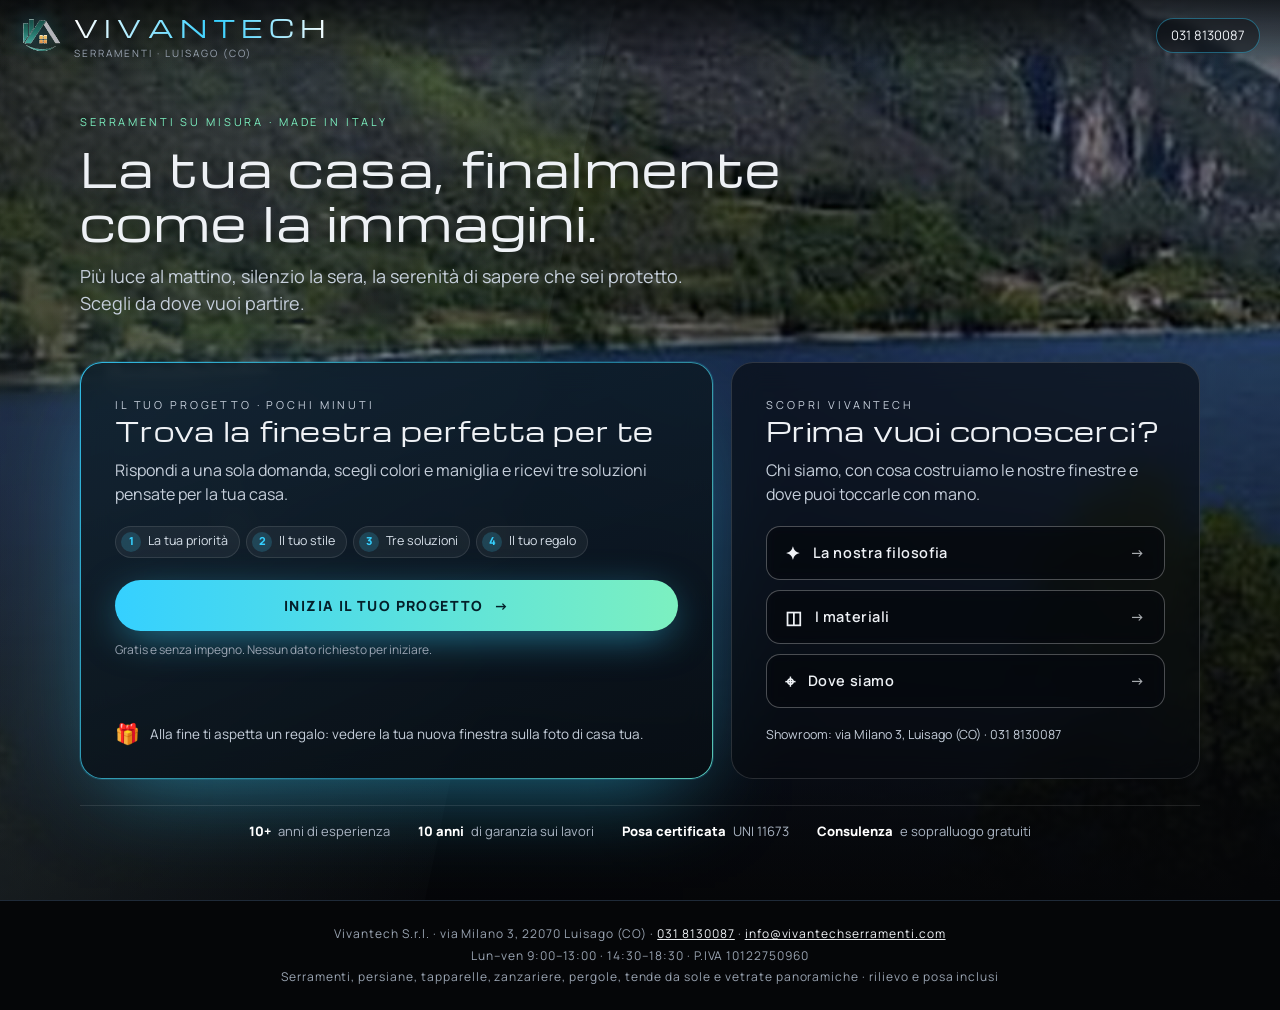
==== commit 74b3da3c: "Dal vecchio sito: barra di fiducia (10+ anni, garanzia 10 anni, posa UNI 11673, consulenza gratuita)" ====
--- a/index.html
+++ b/index.html
@@ -64,7 +64,12 @@
 
 .scroll{position:absolute;left:50%;bottom:14px;transform:translateX(-50%);font-size:11px;letter-spacing:.24em;text-transform:uppercase;color:var(--muted);opacity:.7}
 
+/* barra della fiducia: numeri brevi, sotto la scelta (non distraggono dal bivio) */
+.trust{list-style:none;display:flex;flex-wrap:wrap;justify-content:center;gap:8px 28px;margin:26px 0 0;padding:16px 0 0;border-top:1px solid rgba(255,255,255,.1);
+ font-size:13px;color:#aab4c2;opacity:0;animation:rise .9s .5s forwards}
+.trust b{color:#fff;font-weight:800;margin-right:4px}
 @media(max-width:860px){
+ .trust{justify-content:flex-start;gap:8px 18px}
  .tracks{grid-template-columns:1fr}
  .hero{justify-content:flex-start}
  .head{margin-bottom:22px}
@@ -113,9 +118,15 @@
     <p class="where">Showroom: via Milano 3, Luisago (CO) · 031 8130087</p>
    </section>
   </div>
+  <ul class="trust" aria-label="Perché fidarti">
+   <li><b>10+</b> anni di esperienza</li>
+   <li><b>10 anni</b> di garanzia sui lavori</li>
+   <li><b>Posa certificata</b> UNI 11673</li>
+   <li><b>Consulenza</b> e sopralluogo gratuiti</li>
+  </ul>
  </div>
 </main>
 
-<footer>Vivantech S.r.l. · via Milano 3, 22070 Luisago (CO) · <a href="tel:+390318130087">031 8130087</a><br>Serramenti, pergole, tende da sole e vetrate panoramiche · rilievo e posa inclusi</footer>
+<footer>Vivantech S.r.l. · via Milano 3, 22070 Luisago (CO) · <a href="tel:+390318130087">031 8130087</a> · <a href="mailto:info@vivantechserramenti.com">info@vivantechserramenti.com</a><br>Lun–ven 9:00–13:00 · 14:30–18:30 · P.IVA 10122750960<br>Serramenti, persiane, tapparelle, zanzariere, pergole, tende da sole e vetrate panoramiche · rilievo e posa inclusi</footer>
 </body>
 </html>
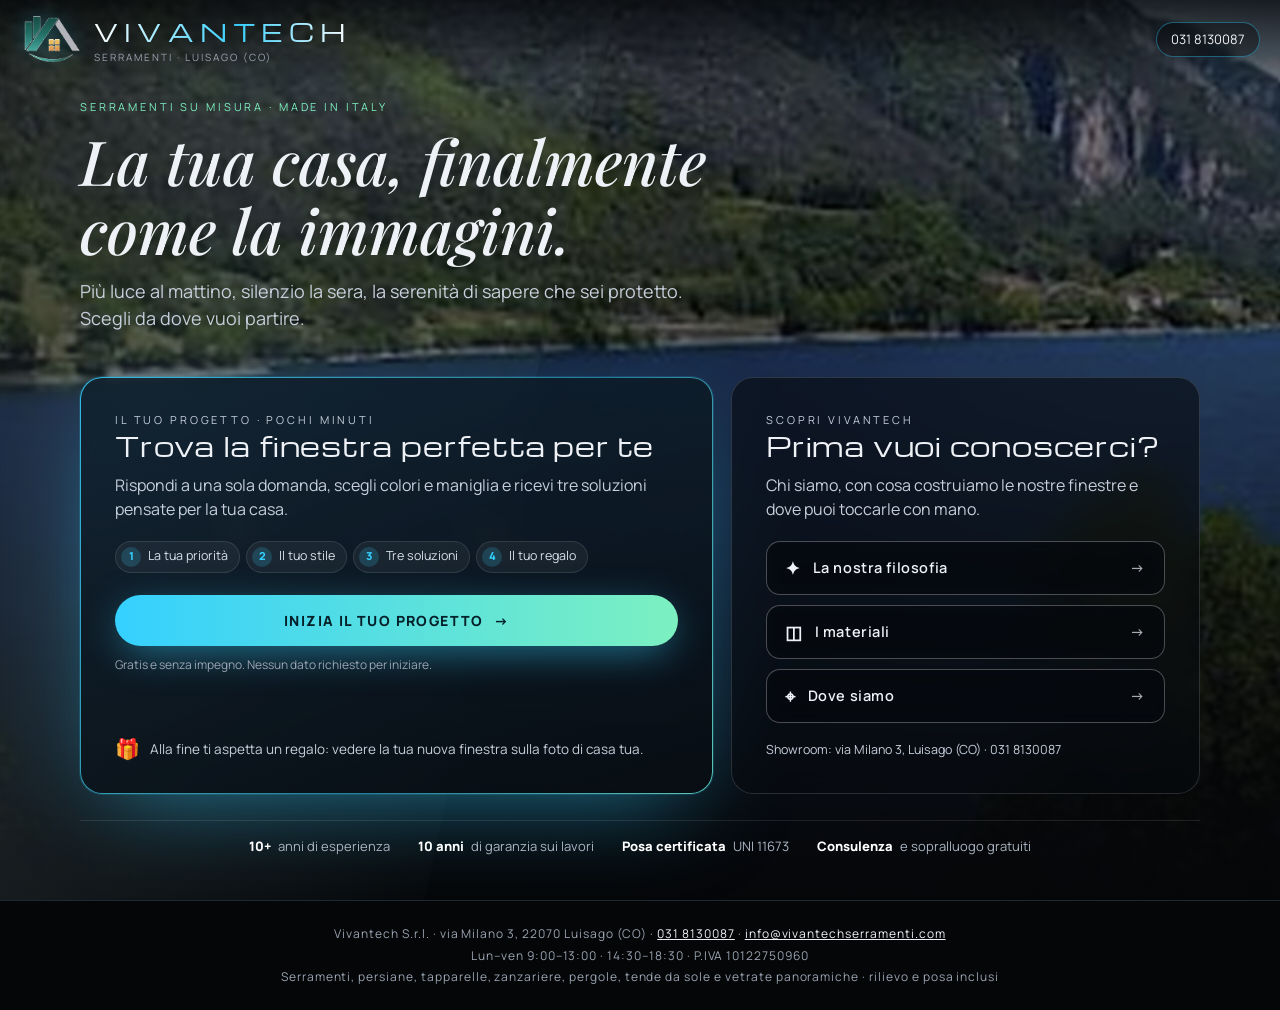
==== commit a7e1dd0c: "Titolo della Home in corsivo (Playfair Display italic), logo più grande Co-Authored-By: Claude Opus " ====
--- a/index.html
+++ b/index.html
@@ -7,7 +7,7 @@
 <meta name="description" content="Serramenti in PVC, fibra di vetro e alluminio con rilievo e posa. Trova la finestra perfetta per la tua casa o vieni a trovarci nello showroom di Luisago (CO).">
 <meta name="theme-color" content="#050608">
 <link rel="preconnect" href="https://fonts.googleapis.com">
-<link rel="stylesheet" href="https://fonts.googleapis.com/css2?family=Michroma&family=Manrope:wght@400;600;800&display=swap">
+<link rel="stylesheet" href="https://fonts.googleapis.com/css2?family=Michroma&family=Manrope:wght@400;600;800&family=Playfair+Display:ital,wght@1,500&display=swap">
 <link rel="stylesheet" href="css/vt.css">
 <link rel="prefetch" href="tre-finestre/">
 <style>
@@ -28,7 +28,7 @@
 
 .wrap{width:min(1120px,100%);margin:0 auto}
 .head{max-width:720px;margin-bottom:clamp(26px,5vh,48px)}
-.head .ttl{text-shadow:0 4px 30px rgba(0,0,0,.5)}
+.head .ttl{text-shadow:0 4px 30px rgba(0,0,0,.5);font:italic 500 clamp(32px,5.4vw,62px)/1.12 'Playfair Display',Georgia,serif;letter-spacing:0}
 
 /* i due binari */
 .tracks{display:grid;grid-template-columns:1.35fr 1fr;gap:18px;align-items:stretch}
--- a/css/vt.css
+++ b/css/vt.css
@@ -16,7 +16,7 @@
 .top{position:fixed;inset:0 0 auto 0;z-index:30;display:flex;align-items:center;justify-content:space-between;gap:12px;
  padding:calc(10px + env(safe-area-inset-top,0px)) 20px 10px;background:linear-gradient(rgba(5,6,8,.75),rgba(5,6,8,0))}
 .brand{display:flex;align-items:center;gap:12px;text-decoration:none;min-width:0}
-.brand img{width:42px;height:auto;filter:drop-shadow(0 0 10px rgba(53,208,255,.3))}
+.brand img{width:62px;height:auto;filter:drop-shadow(0 0 10px rgba(53,208,255,.3))}
 .brand b{font:400 clamp(16px,2.4vw,24px) var(--display);letter-spacing:.26em;text-transform:uppercase;
  background:linear-gradient(90deg,#fff,var(--accent) 55%,#fff);-webkit-background-clip:text;background-clip:text;color:transparent}
 .brand small{display:block;color:var(--muted);font-size:10px;letter-spacing:.2em;text-transform:uppercase;margin-top:2px}
@@ -42,5 +42,5 @@
 footer{padding:22px 16px calc(22px + env(safe-area-inset-bottom,0px));text-align:center;color:var(--muted);font-size:12px;letter-spacing:.08em;line-height:1.8;border-top:1px solid var(--line);background:var(--bg)}
 footer a{color:var(--fg)}
 
-@media(max-width:640px){.top{padding-inline:14px}.brand img{width:34px}.brand small{display:none}.btn{width:100%;padding:16px 18px}}
+@media(max-width:640px){.top{padding-inline:14px}.brand img{width:48px}.brand small{display:none}.btn{width:100%;padding:16px 18px}}
 @media(prefers-reduced-motion:reduce){*{animation:none!important;transition:none!important}html{scroll-behavior:auto}}
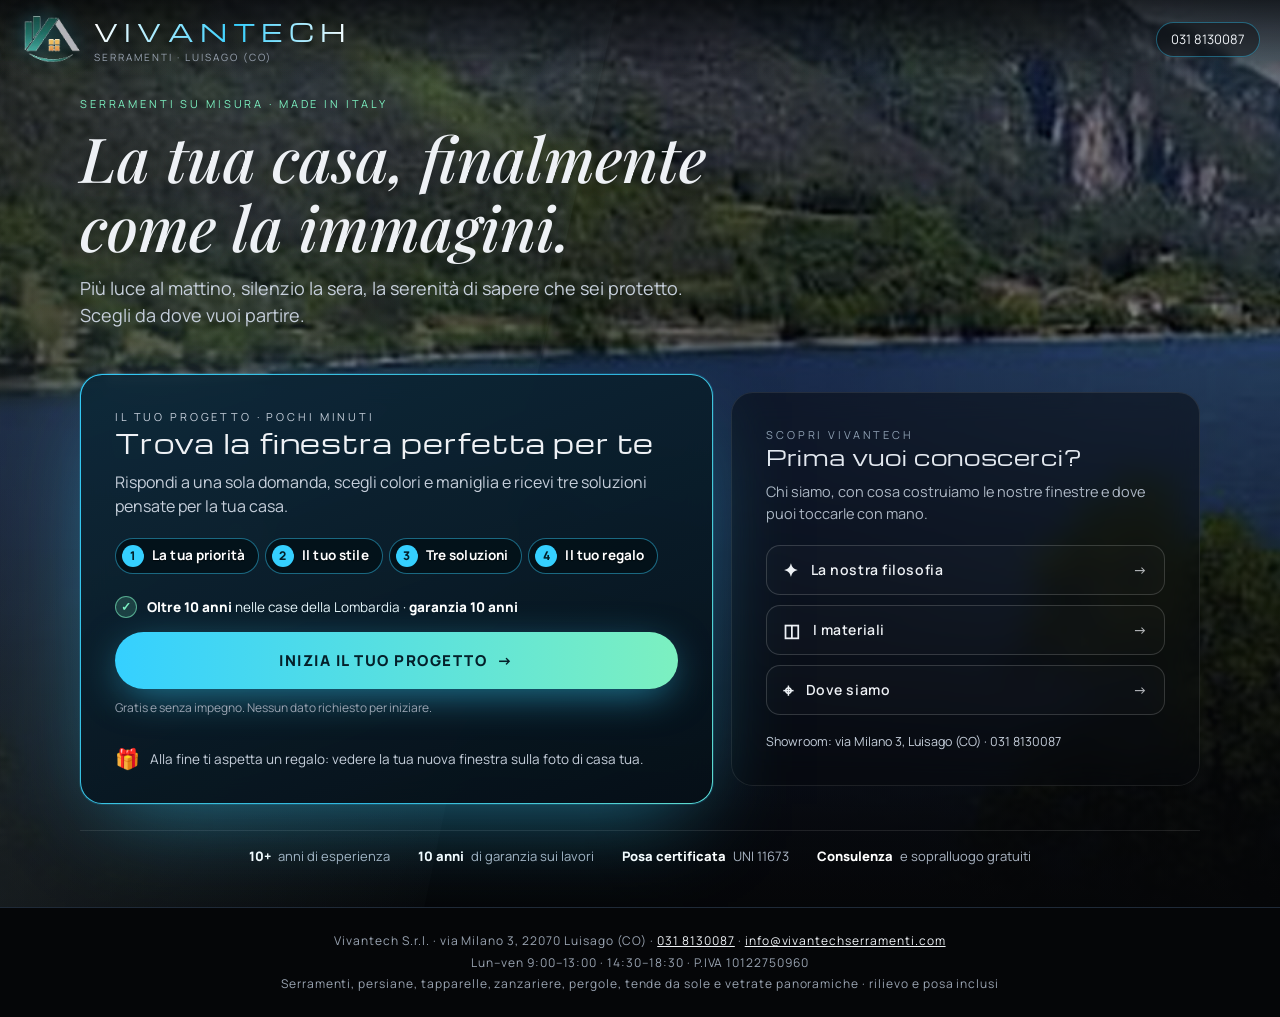
==== commit bc237e72: "Home: box progetto in primo piano con alone, box Scopri più sobrio, rassicurazione sopra il pulsante" ====
--- a/index.html
+++ b/index.html
@@ -39,25 +39,39 @@
 @keyframes rise{to{opacity:1;transform:none}}
 
 /* BINARIO B: l'esperienza (azione primaria, la più luminosa) */
-.tB{background:linear-gradient(160deg,rgba(14,32,44,.78),rgba(8,14,20,.82));border:1px solid rgba(53,208,255,.55);
+.tB{z-index:1;background:linear-gradient(160deg,rgba(12,40,56,.9),rgba(6,16,24,.92));border:1.5px solid rgba(53,208,255,.85);
  box-shadow:0 0 0 1px rgba(53,208,255,.15),0 30px 90px -30px rgba(53,208,255,.55);animation-delay:.15s}
 .tB::before{content:"";position:absolute;inset:-1px;border-radius:inherit;padding:1px;pointer-events:none;
  background:linear-gradient(120deg,rgba(53,208,255,.9),rgba(124,240,192,.2) 40%,rgba(53,208,255,0) 60%,rgba(124,240,192,.8));
  -webkit-mask:linear-gradient(#000 0 0) content-box,linear-gradient(#000 0 0);-webkit-mask-composite:xor;mask-composite:exclude;opacity:.8}
-.tB .btn{margin-top:22px}
+.tB .btn{margin-top:14px;font-size:15px;padding:18px 26px}
+.tB{animation:rise .9s cubic-bezier(.2,.8,.2,1) .15s forwards,halo 4.5s ease-in-out 1.2s infinite}
+@keyframes halo{0%,100%{box-shadow:0 0 0 1px rgba(53,208,255,.25),0 0 40px -6px rgba(53,208,255,.55),0 30px 90px -30px rgba(53,208,255,.6)}
+ 50%{box-shadow:0 0 0 1px rgba(53,208,255,.45),0 0 70px -4px rgba(53,208,255,.8),0 30px 110px -26px rgba(53,208,255,.75)}}
+/* rassicurazione subito sopra il pulsante */
+.tB .proof{display:flex;align-items:center;gap:10px;flex-wrap:wrap;margin-top:22px;font-size:13.5px;color:#e8f6fb}
+.proof .ok{flex:none;display:grid;place-items:center;width:22px;height:22px;border-radius:50%;background:rgba(124,240,192,.16);border:1px solid rgba(124,240,192,.6);color:var(--accent2);font-size:12px;font-weight:800}
+.tB .proof span:last-child{flex:1;min-width:0}
+.proof b{font-weight:800;color:#fff}
 .tB{display:flex;flex-direction:column}.tB .gift{margin-top:auto;padding-top:18px}
 @media(max-width:860px){.tB .gift{margin-top:14px;padding-top:0}}
 .steps{list-style:none;display:flex;flex-wrap:wrap;gap:6px 6px;padding:0;margin:20px 0 0;counter-reset:s}
-.steps li{counter-increment:s;display:flex;align-items:center;gap:7px;font-size:12.5px;color:#d7e0ea;background:rgba(255,255,255,.05);border:1px solid rgba(255,255,255,.1);border-radius:999px;padding:5px 11px 5px 5px}
-.steps li::before{content:counter(s);display:grid;place-items:center;width:20px;height:20px;border-radius:50%;background:rgba(53,208,255,.18);color:var(--accent);font-weight:800;font-size:11px}
+.steps li{counter-increment:s;display:flex;align-items:center;gap:8px;font:700 13.5px/1 var(--body);letter-spacing:.01em;color:#fff;
+ background:rgba(4,18,26,.92);border:1px solid rgba(53,208,255,.45);border-radius:999px;padding:6px 13px 6px 6px;
+ -webkit-font-smoothing:antialiased;text-shadow:0 1px 1px rgba(0,0,0,.6)}
+.steps li::before{content:counter(s);display:grid;place-items:center;width:22px;height:22px;border-radius:50%;background:var(--accent);color:#03202a;font-weight:800;font-size:12px;text-shadow:none}
 .gift{display:flex;gap:10px;align-items:flex-start;margin-top:18px;font-size:13.5px;color:#cfe9f2}
 .gift i{font-style:normal;font-size:20px;line-height:1}
 .micro{display:block;margin-top:10px;font-size:12px;color:var(--muted)}
 
 /* BINARIO A: la scoperta (secondario, calmo) */
-.tA{background:rgba(8,11,16,.62);border:1px solid rgba(255,255,255,.14);animation-delay:.3s;display:flex;flex-direction:column}
+.tA{background:rgba(6,8,12,.5);border:1px solid rgba(255,255,255,.09);animation-delay:.3s;display:flex;flex-direction:column}
 .links{display:grid;gap:10px;margin-top:20px}
-.links .gh{justify-content:space-between;padding:14px 18px;border-radius:14px;font-size:14.5px}
+.tA h2{font-size:clamp(17px,1.9vw,21px);color:#e3e8ef}
+.tA h2+p{color:#aeb8c5;font-size:14.5px}
+.tA .eyebrow{color:#8fa0b3}
+.links .gh{justify-content:space-between;padding:12px 16px;border-radius:14px;font-size:14px;font-weight:600;border-color:rgba(255,255,255,.16);background:rgba(255,255,255,.02);backdrop-filter:none}
+@media(min-width:861px){.tA{margin-block:18px}}
 .links .gh span{display:flex;align-items:center;gap:12px}
 .links .gh em{font-style:normal;font-size:18px}
 .where{margin-top:auto;padding-top:18px;font-size:12.5px;color:var(--muted)}
@@ -100,6 +114,7 @@
     <ol class="steps" aria-label="Le tappe">
      <li>La tua priorità</li><li>Il tuo stile</li><li>Tre soluzioni</li><li>Il tuo regalo</li>
     </ol>
+    <p class="proof"><span class="ok" aria-hidden="true">✓</span><span><b>Oltre 10 anni</b> nelle case della Lombardia · <b>garanzia 10 anni</b></span></p>
     <a class="btn" href="tre-finestre/#priorita">Inizia il tuo progetto <span aria-hidden="true">→</span></a>
     <span class="micro">Gratis e senza impegno. Nessun dato richiesto per iniziare.</span>
     <p class="gift"><i aria-hidden="true">🎁</i><span>Alla fine ti aspetta un regalo: vedere la tua nuova finestra sulla foto di casa tua.</span></p>
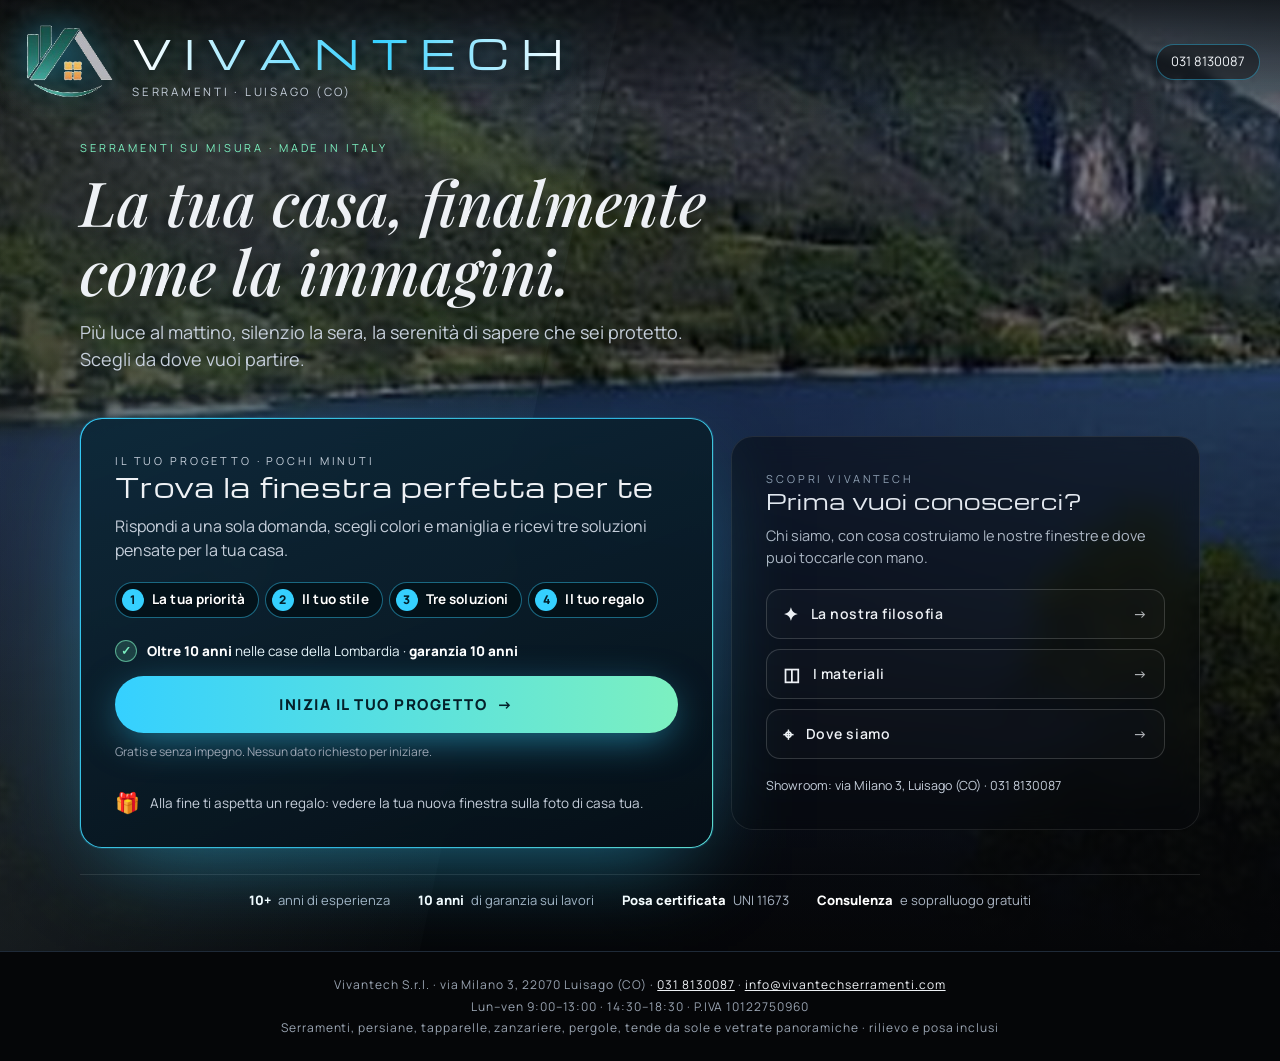
==== commit e1c0bd97: "Home: logo e scritta Vivantech più grandi e luminosi Co-Authored-By: Claude Opus 5.5 <noreply@anthro" ====
--- a/index.html
+++ b/index.html
@@ -82,6 +82,14 @@
 .trust{list-style:none;display:flex;flex-wrap:wrap;justify-content:center;gap:8px 28px;margin:26px 0 0;padding:16px 0 0;border-top:1px solid rgba(255,255,255,.1);
  font-size:13px;color:#aab4c2;opacity:0;animation:rise .9s .5s forwards}
 .trust b{color:#fff;font-weight:800;margin-right:4px}
+/* marchio più evidente nella Home */
+.home .top{padding-top:calc(16px + env(safe-area-inset-top,0px))}
+.home .brand{gap:16px}
+.home .brand img{width:96px;filter:drop-shadow(0 0 18px rgba(53,208,255,.55)) drop-shadow(0 6px 14px rgba(0,0,0,.6))}
+.home .brand b{font-size:clamp(24px,3.4vw,40px);letter-spacing:.3em;filter:drop-shadow(0 0 14px rgba(53,208,255,.45)) drop-shadow(0 2px 6px rgba(0,0,0,.7))}
+.home .brand small{font-size:11.5px;color:#c6cfdb;letter-spacing:.24em}
+.home .hero{padding-top:calc(140px + env(safe-area-inset-top,0px))}
+@media(max-width:640px){.home .brand{gap:10px}.home .brand img{width:60px}.home .brand b{font-size:19px;letter-spacing:.17em}.home .tel{font-size:12px;padding:6px 10px}.home .hero{padding-top:calc(108px + env(safe-area-inset-top,0px))}}
 @media(max-width:860px){
  .trust{justify-content:flex-start;gap:8px 18px}
  .tracks{grid-template-columns:1fr}
@@ -90,7 +98,7 @@
 }
 </style>
 </head>
-<body>
+<body class="home">
 <header class="top">
  <a class="brand" href="./"><img src="img/logo.png" alt="Logo Vivantech"><div><b>Vivantech</b><small>Serramenti · Luisago (CO)</small></div></a>
  <a class="tel" href="tel:+390318130087">031 8130087</a>
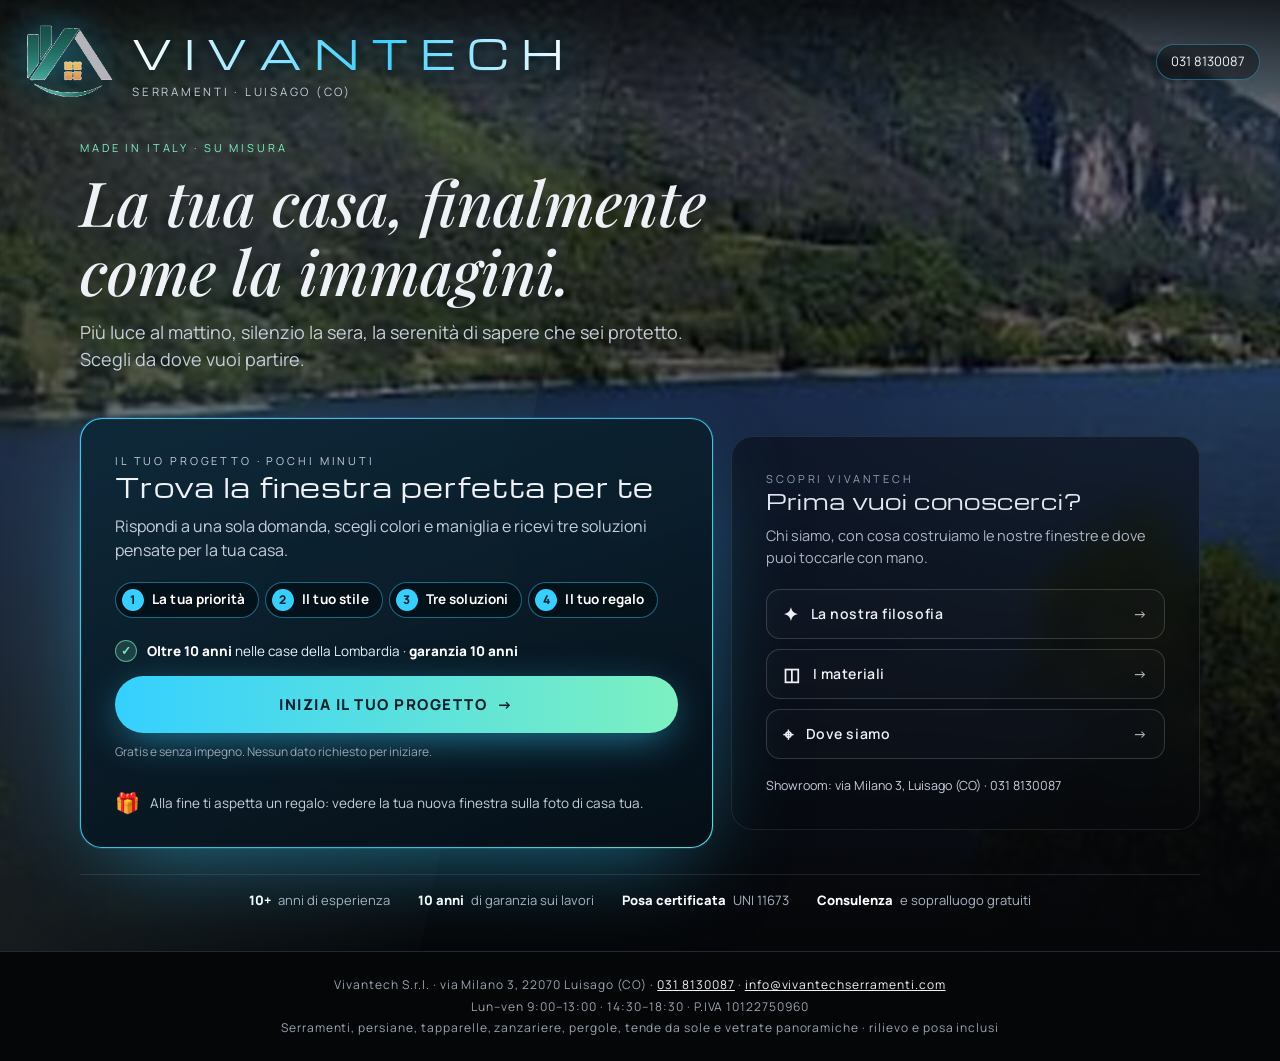
==== commit 69c87824: "Home: sopratitolo Made in Italy · Su misura Co-Authored-By: Claude Opus 5.5 <noreply@anthropic.com> " ====
--- a/index.html
+++ b/index.html
@@ -108,7 +108,7 @@
  <div class="bg" aria-hidden="true"></div><div class="veil" aria-hidden="true"></div><div class="glow" aria-hidden="true"></div>
  <div class="wrap">
   <div class="head">
-   <p class="eyebrow">Serramenti su misura · Made in Italy</p>
+   <p class="eyebrow">Made in Italy · Su misura</p>
    <h1 class="ttl">La tua casa, finalmente come la immagini.</h1>
    <p class="sub">Più luce al mattino, silenzio la sera, la serenità di sapere che sei protetto. Scegli da dove vuoi partire.</p>
   </div>
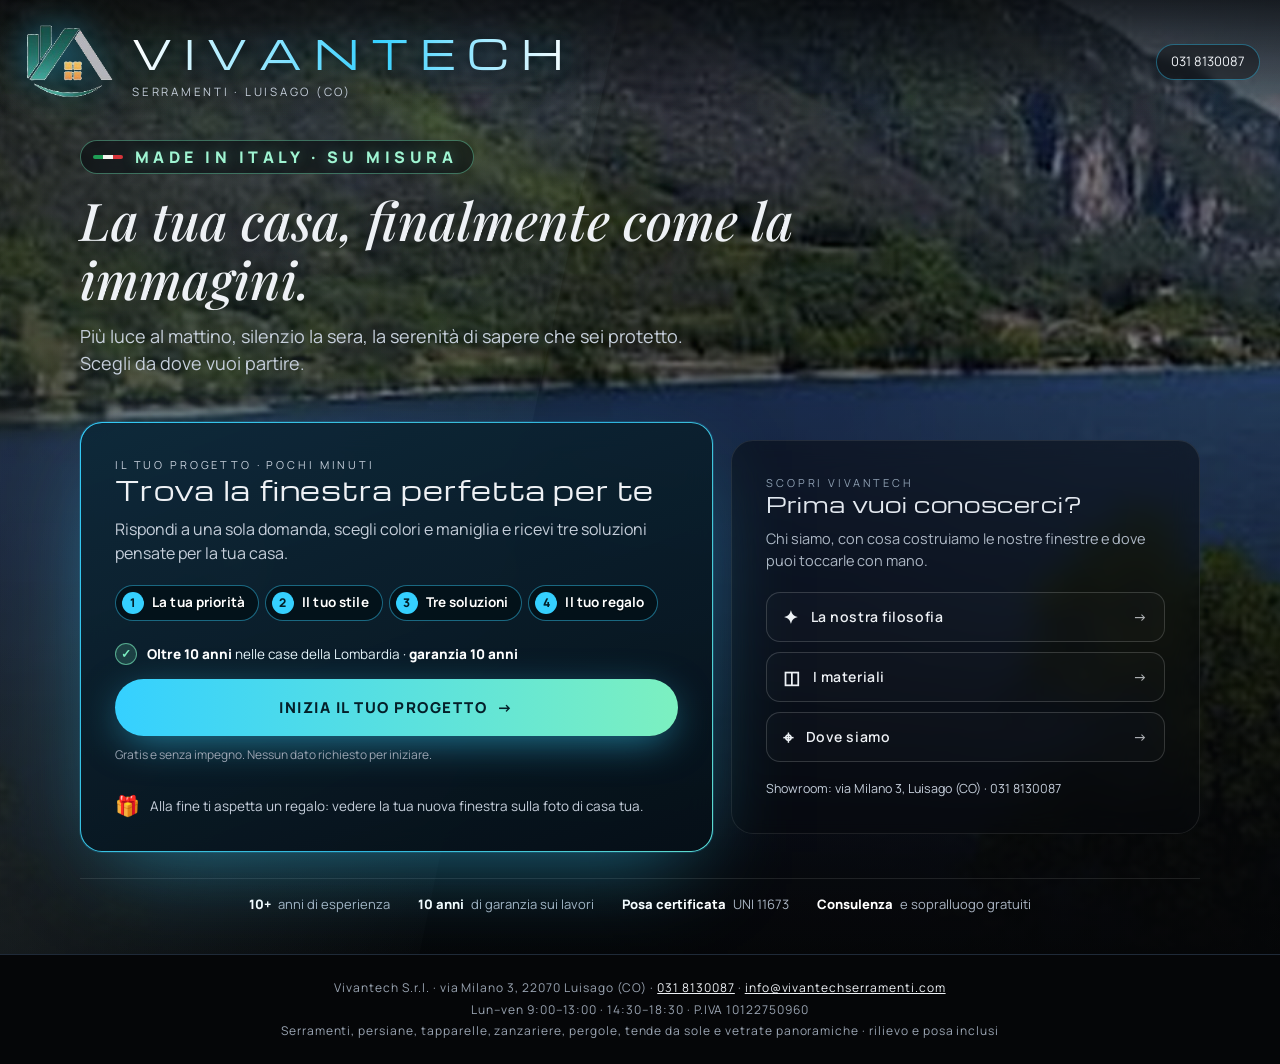
==== commit dfb85e73: "Home: titolo leggermente ridotto, Made in Italy in evidenza con tricolore Co-Authored-By: Claude Opu" ====
--- a/index.html
+++ b/index.html
@@ -28,7 +28,13 @@
 
 .wrap{width:min(1120px,100%);margin:0 auto}
 .head{max-width:720px;margin-bottom:clamp(26px,5vh,48px)}
-.head .ttl{text-shadow:0 4px 30px rgba(0,0,0,.5);font:italic 500 clamp(32px,5.4vw,62px)/1.12 'Playfair Display',Georgia,serif;letter-spacing:0}
+.head .ttl{text-shadow:0 4px 30px rgba(0,0,0,.5);font:italic 500 clamp(28px,4.5vw,52px)/1.14 'Playfair Display',Georgia,serif;letter-spacing:0}
+/* Made in Italy in evidenza, con il tricolore */
+.head .eyebrow{display:inline-flex;align-items:center;gap:12px;font:800 clamp(13px,1.5vw,16px)/1 var(--body);letter-spacing:.28em;color:#9ff5d2;
+ margin-bottom:16px;padding:8px 16px 8px 12px;border-radius:999px;background:rgba(5,10,14,.55);border:1px solid rgba(124,240,192,.4);
+ backdrop-filter:blur(6px);text-shadow:0 0 14px rgba(124,240,192,.45)}
+.head .eyebrow::before{content:"";width:30px;height:4px;border-radius:2px;flex:none;
+ background:linear-gradient(90deg,#1f9d55 0 33.3%,#f4f5f0 33.3% 66.6%,#d6343a 66.6%)}
 
 /* i due binari */
 .tracks{display:grid;grid-template-columns:1.35fr 1fr;gap:18px;align-items:stretch}
